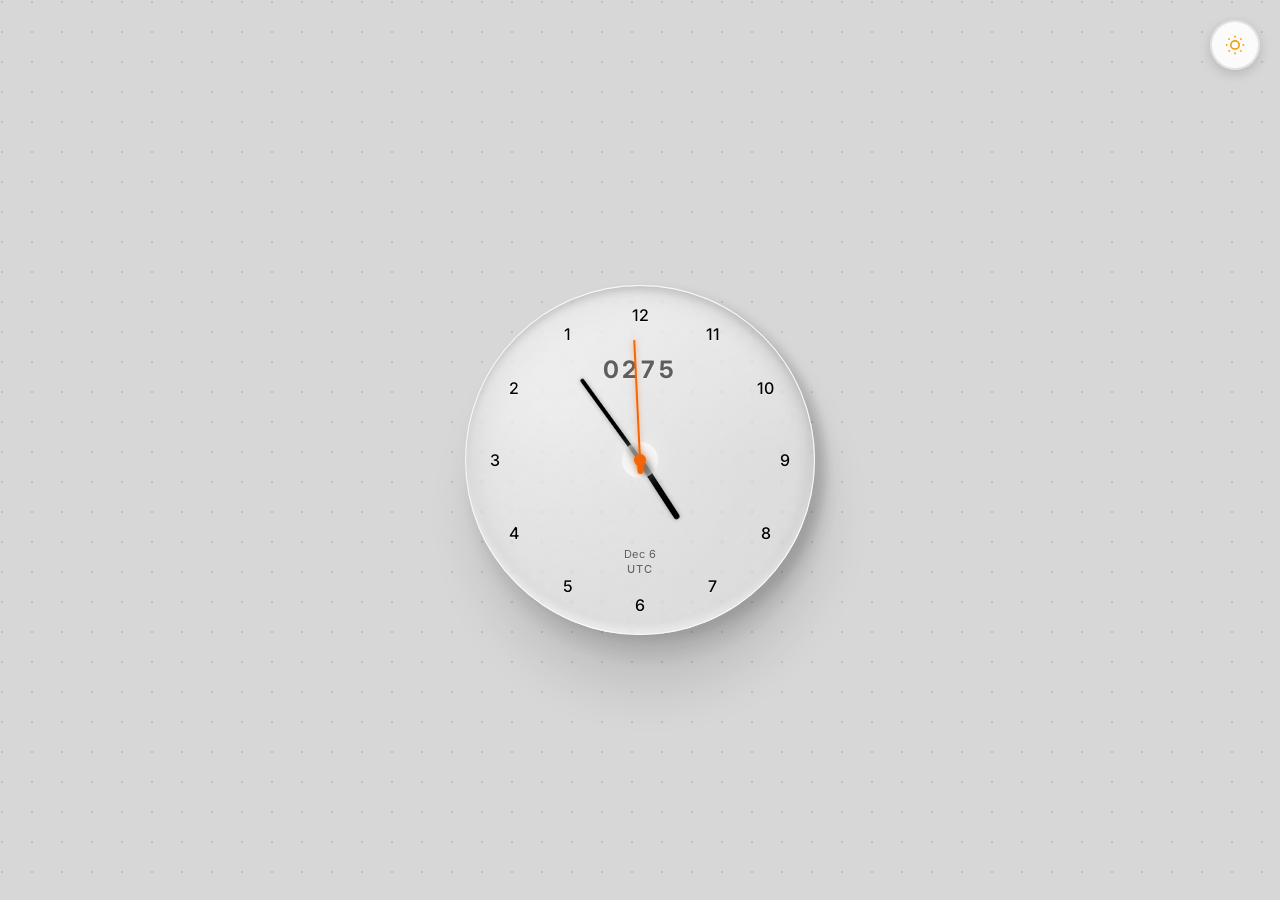
==== index.html @ 250f3fcd "first commit" ====
<!DOCTYPE html>
<html lang="en">
<head>
  <meta charset="UTF-8">
  <meta name="viewport" content="width=device-width, initial-scale=1.0, maximum-scale=1.0, user-scalable=no">
  <title>0275 Analog Clock</title>
  <link rel="preconnect" href="https://fonts.googleapis.com">
  <link rel="preconnect" href="https://fonts.gstatic.com" crossorigin>
  <link href="https://fonts.googleapis.com/css2?family=Inter:wght@100..900&display=swap" rel="stylesheet">
  <link rel="stylesheet" href="style.css">
</head>
<body>
  <svg style="position: absolute; width: 100%; height: 100%; z-index: 0;" width="100%" height="100%" xmlns="http://www.w3.org/2000/svg">
    <defs>
      <pattern id="dottedGrid" width="30" height="30" patternUnits="userSpaceOnUse">
        <circle cx="2" cy="2" r="1" fill="rgba(0,0,0,0.15)" />
      </pattern>
    </defs>
    <rect width="100%" height="100%" fill="url(#dottedGrid)" />
  </svg>

  <!-- Dark Mode Toggle Button -->
  <button id="dark-mode-toggle" class="dark-mode-toggle" aria-label="Toggle dark mode">
    <svg class="sun-icon" width="20" height="20" viewBox="0 0 24 24" fill="none" stroke="currentColor" stroke-width="2">
      <circle cx="12" cy="12" r="5"/>
      <line x1="12" y1="1" x2="12" y2="3"/>
      <line x1="12" y1="21" x2="12" y2="23"/>
      <line x1="4.22" y1="4.22" x2="5.64" y2="5.64"/>
      <line x1="18.36" y1="18.36" x2="19.78" y2="19.78"/>
      <line x1="1" y1="12" x2="3" y2="12"/>
      <line x1="21" y1="12" x2="23" y2="12"/>
      <line x1="4.22" y1="19.78" x2="5.64" y2="18.36"/>
      <line x1="18.36" y1="5.64" x2="19.78" y2="4.22"/>
    </svg>
    <svg class="moon-icon" width="20" height="20" viewBox="0 0 24 24" fill="none" stroke="currentColor" stroke-width="2">
      <path d="M21 12.79A9 9 0 1 1 11.21 3 7 7 0 0 0 21 12.79z"/>
    </svg>
  </button>

  <div class="glass-clock-container">
    <div class="glass-effect-wrapper">
      <!-- Outer shadow -->
      <div class="glass-effect-shadow" style="opacity: var(--outer-shadow-opacity);"></div>
      <div class="glass-clock-face">
        <!-- Base glossy layer -->
        <div class="glass-glossy-overlay" id="glass-glossy-overlay"></div>
        <div class="glass-edge-highlight"></div>
        <div class="glass-edge-shadow"></div>
        <div class="glass-dark-edge"></div>
        <div class="glass-reflection"></div>
        <div class="glass-reflection-overlay" id="glass-reflection-overlay"></div>

        <!-- Clock hands and hour marks -->
        <div class="clock-hour-marks" id="clock-hour-marks"></div>
        <div class="hour-hand clock-hand" id="hour-hand"></div>
        <div class="minute-hand clock-hand" id="minute-hand"></div>

        <!-- Second hand structure -->
        <div class="second-hand-container" id="second-hand-container">
          <div class="second-hand"></div>
          <div class="second-hand-counterweight"></div>
        </div>

        <!-- Second hand shadow -->
        <div class="second-hand-shadow" id="second-hand-shadow"></div>

        <div class="clock-center-dot"></div>

        <div class="clock-logo">
          <div class="logo-text">0275</div>
        </div>
        <div class="clock-date" id="clock-date"></div>
        <div class="clock-timezone" id="clock-timezone">Moscow</div>

        <div class="clock-center-blur"></div>
      </div>
    </div>
  </div>

  <script src="script.js"></script>
</body>
</html>
---- style.css ----
/* Custom CSS properties for light angle animations */
@property --primary-light-angle {
  syntax: "<angle>";
  inherits: false;
  initial-value: -75deg;
}

@property --dark-edge-angle {
  syntax: "<angle>";
  inherits: false;
  initial-value: 105deg;
}

:root {
  --inner-shadow-opacity: 1;
  --outer-shadow-opacity: 1;
  --reflection-opacity: 0.5;
  --glossy-opacity: 0.3;
  --shadow-layer1-opacity: 0.1;
  --shadow-layer2-opacity: 0.1;
  --shadow-layer3-opacity: 0.1;
  --digit-color: rgba(50, 50, 50, 0.95);
  --digit-glow: rgba(255, 107, 0, 0.3);
  --second-hand-color: #F36505;
  --hand-color: #000000;
}

* {
  box-sizing: border-box;
}

body {
  display: flex;
  flex-direction: column;
  justify-content: center;
  align-items: center;
  height: 100vh;
  margin: 0;
  background-color: rgba(215, 215, 215, 1);
  font-family: "Inter", -apple-system, sans-serif;
  font-optical-sizing: auto;
  -webkit-font-smoothing: antialiased;
  -moz-osx-font-smoothing: grayscale;
  overflow: hidden;
  transition: background-color 0.3s ease;
}

/* Dark Mode Styles */
body.dark-mode {
  background-color: #1a1a1a;
}

body.dark-mode .glass-clock-face {
  background-color: rgba(40, 40, 40, 0.5);
  background-image: linear-gradient(
    -75deg,
    rgba(60, 60, 60, 0.3),
    rgba(80, 80, 80, 0.4),
    rgba(60, 60, 60, 0.3)
  );
}

body.dark-mode .clock-number {
  color: rgba(220, 220, 220, 0.9);
  text-shadow: 0 1px 2px rgba(0, 0, 0, 0.5);
}

body.dark-mode .minute-marker {
  background-color: rgba(180, 180, 180, 0.5);
}

body.dark-mode .logo-text {
  color: rgba(220, 220, 220, 0.85);
  text-shadow: 0 1px 2px rgba(0, 0, 0, 0.5);
}

body.dark-mode .clock-date,
body.dark-mode .clock-timezone {
  color: rgba(200, 200, 200, 0.75);
  text-shadow: 0 1px 1px rgba(0, 0, 0, 0.3);
}

body.dark-mode svg pattern circle {
  fill: rgba(255, 255, 255, 0.1);
}

/* Dark Mode Toggle Button */
.dark-mode-toggle {
  position: fixed;
  top: 20px;
  right: 20px;
  width: 50px;
  height: 50px;
  border-radius: 50%;
  background: rgba(255, 255, 255, 0.9);
  border: 2px solid rgba(0, 0, 0, 0.1);
  cursor: pointer;
  display: flex;
  align-items: center;
  justify-content: center;
  transition: all 0.3s ease;
  z-index: 1000;
  box-shadow: 0 4px 12px rgba(0, 0, 0, 0.15);
  backdrop-filter: blur(10px);
  -webkit-backdrop-filter: blur(10px);
}

.dark-mode-toggle:hover {
  transform: scale(1.1);
  box-shadow: 0 6px 16px rgba(0, 0, 0, 0.2);
}

.dark-mode-toggle:active {
  transform: scale(0.95);
}

.dark-mode-toggle svg {
  transition: all 0.3s ease;
}

.dark-mode-toggle .sun-icon {
  position: absolute;
  opacity: 1;
  color: #f59e0b;
}

.dark-mode-toggle .moon-icon {
  position: absolute;
  opacity: 0;
  color: #6366f1;
}

body.dark-mode .dark-mode-toggle {
  background: rgba(40, 40, 40, 0.9);
  border-color: rgba(255, 255, 255, 0.1);
}

body.dark-mode .dark-mode-toggle .sun-icon {
  opacity: 0;
  transform: rotate(180deg);
}

body.dark-mode .dark-mode-toggle .moon-icon {
  opacity: 1;
  transform: rotate(0deg);
}

.glass-clock-container {
  position: relative;
  width: 350px;
  height: 350px;
  display: flex;
  justify-content: center;
  align-items: center;
  z-index: 2;
  margin-top: 20px;
}

/* Glass effect wrapper */
.glass-effect-wrapper {
  position: relative;
  z-index: 2;
  border-radius: 50%;
  background: transparent;
  pointer-events: none;
  transition: all 400ms cubic-bezier(0.25, 1, 0.5, 1);
  perspective: 1000px;
  transform-style: preserve-3d;
  backface-visibility: hidden;
  will-change: transform;
}

/* Shadow container - OUTER SHADOW */
.glass-effect-shadow {
  --shadow-offset: 3em;
  position: absolute;
  width: calc(100% + var(--shadow-offset));
  height: calc(100% + var(--shadow-offset));
  top: calc(0% - var(--shadow-offset) / 2);
  left: calc(0% - var(--shadow-offset) / 2);
  filter: blur(10px);
  -webkit-filter: blur(10px);
  pointer-events: none;
  z-index: 1;
  transition: all 400ms cubic-bezier(0.25, 1, 0.5, 1);
  opacity: 1;
}

.glass-effect-shadow::after {
  content: "";
  position: absolute;
  inset: 0;
  border-radius: 50%;
  background: linear-gradient(180deg, rgba(0, 0, 0, 0.4), rgba(0, 0, 0, 0.2));
  width: calc(100% - var(--shadow-offset) - 0.25em);
  height: calc(100% - var(--shadow-offset) - 0.25em);
  top: calc(var(--shadow-offset) - 0.5em);
  left: calc(var(--shadow-offset) - 0.875em);
  padding: 0.125em;
  box-sizing: border-box;
  mask: linear-gradient(#000 0 0) content-box, linear-gradient(#000 0 0);
  mask-composite: exclude;
  overflow: visible;
  opacity: 0.8;
  box-shadow: 0 10px 30px rgba(0, 0, 0, 0.05), 0 15px 25px rgba(0, 0, 0, 0.05),
    0 20px 40px rgba(0, 0, 0, 0.05);
}

.glass-clock-face {
  --border-width: clamp(2px, 0.0625em, 4px);
  position: relative;
  width: 350px;
  height: 350px;
  border-radius: 50%;
  background-color: rgba(255, 255, 255, 0.03);
  background-image: linear-gradient(
    -75deg,
    rgba(255, 255, 255, 0.01),
    rgba(255, 255, 255, 0.04),
    rgba(255, 255, 255, 0.01)
  );
  backdrop-filter: blur(1px);
  -webkit-backdrop-filter: blur(1px);
  box-shadow: inset 0 0.4em 0.4em rgba(0, 0, 0, 0.1),
    inset 0 -0.4em 0.4em rgba(255, 255, 255, 0.5),
    10px 5px 10px rgba(0, 0, 0, var(--shadow-layer1-opacity)),
    10px 20px 20px rgba(0, 0, 0, var(--shadow-layer2-opacity)),
    10px 55px 50px rgba(0, 0, 0, var(--shadow-layer3-opacity));
  z-index: 3;
  overflow: hidden;
  pointer-events: auto;
  cursor: pointer;
  transition: all 400ms cubic-bezier(0.25, 1, 0.5, 1);
  user-select: none;
  -webkit-user-select: none;
  transform-style: preserve-3d;
  backface-visibility: hidden;
  will-change: transform, box-shadow;
}

/* Enhanced clock border effect */
.glass-clock-face::after {
  content: "";
  position: absolute;
  z-index: 10;
  inset: 0;
  border-radius: 50%;
  width: calc(100% + var(--border-width));
  height: calc(100% + var(--border-width));
  top: calc(0% - var(--border-width) / 2);
  left: calc(0% - var(--border-width) / 2);
  padding: var(--border-width);
  box-sizing: border-box;
  background: conic-gradient(
      from var(--primary-light-angle) at 50% 50%,
      rgba(255, 255, 255, 1),
      rgba(255, 255, 255, 0.2) 5% 40%,
      rgba(255, 255, 255, 1) 50%,
      rgba(255, 255, 255, 0.2) 60% 95%,
      rgba(255, 255, 255, 1)
    ),
    linear-gradient(180deg, rgba(255, 255, 255, 0.9), rgba(255, 255, 255, 0.5));
  mask: linear-gradient(#000 0 0) content-box, linear-gradient(#000 0 0);
  mask-composite: exclude;
  box-shadow: inset 0 0 0 calc(var(--border-width) / 2) rgba(255, 255, 255, 0.9),
    0 0 12px rgba(255, 255, 255, 0.8);
  transition: all 400ms cubic-bezier(0.25, 1, 0.5, 1),
    --primary-light-angle 500ms ease;
  opacity: 0.9;
  will-change: background, box-shadow;
}

/* Edge highlight ring */
.glass-edge-highlight {
  position: absolute;
  width: 350px;
  height: 350px;
  border-radius: 50%;
  top: 0;
  left: 0;
  border: 1px solid rgba(255, 255, 255, 0.8);
  box-shadow: 0 0 10px rgba(255, 255, 255, 0.5);
  z-index: 8;
  pointer-events: none;
  opacity: 0.6;
}

/* Dark edge shadow for bottom-right contrast - INNER SHADOW */
.glass-edge-shadow {
  position: absolute;
  width: 350px;
  height: 350px;
  border-radius: 50%;
  top: 0;
  left: 0;
  box-shadow: inset -5px 5px 15px rgba(0, 0, 0, 0.3),
    inset -8px 8px 20px rgba(0, 0, 0, 0.2);
  z-index: 7;
  pointer-events: none;
  opacity: var(--inner-shadow-opacity);
}

/* Dark edge effect for enhanced glossiness - INNER SHADOW */
.glass-dark-edge {
  position: absolute;
  z-index: 9;
  inset: 0;
  border-radius: 50%;
  width: calc(100% + var(--border-width));
  height: calc(100% + var(--border-width));
  top: calc(0% - var(--border-width) / 2);
  left: calc(0% - var(--border-width) / 2);
  padding: var(--border-width);
  box-sizing: border-box;
  background: conic-gradient(
    from var(--dark-edge-angle) at 50% 50%,
    rgba(0, 0, 0, 0.5),
    rgba(0, 0, 0, 0) 5% 40%,
    rgba(0, 0, 0, 0.5) 50%,
    rgba(0, 0, 0, 0) 60% 95%,
    rgba(0, 0, 0, 0.5)
  );
  mask: linear-gradient(#000 0 0) content-box, linear-gradient(#000 0 0);
  mask-composite: exclude;
  transition: all 400ms cubic-bezier(0.25, 1, 0.5, 1),
    --dark-edge-angle 500ms ease;
  box-shadow: inset 0 0 0 calc(var(--border-width) / 2) rgba(0, 0, 0, 0.2);
  opacity: var(--inner-shadow-opacity);
  will-change: background;
}

/* Prominent glossy overlay */
.glass-glossy-overlay {
  position: absolute;
  width: 350px;
  height: 350px;
  border-radius: 50%;
  top: 0;
  left: 0;
  background: linear-gradient(
    135deg,
    rgba(255, 255, 255, 0.9) 0%,
    rgba(255, 255, 255, 0.7) 15%,
    rgba(255, 255, 255, 0.5) 25%,
    rgba(255, 255, 255, 0.3) 50%,
    rgba(255, 255, 255, 0.2) 75%,
    rgba(255, 255, 255, 0.1) 100%
  );
  pointer-events: none;
  z-index: 6;
  mix-blend-mode: overlay;
  opacity: var(--glossy-opacity);
  filter: blur(10px);
}

/* Glass reflection overlay */
.glass-reflection-overlay {
  position: absolute;
  width: 330px;
  height: 330px;
  border-radius: 50%;
  top: 10px;
  left: 10px;
  background: radial-gradient(
    ellipse at 30% 30%,
    rgba(255, 255, 255, 0.6) 0%,
    rgba(255, 255, 255, 0.3) 30%,
    rgba(255, 255, 255, 0.1) 60%,
    transparent 100%
  );
  pointer-events: none;
  z-index: 15;
  mix-blend-mode: overlay;
  opacity: 0.7;
  transform: rotate(-15deg);
  filter: blur(10px);
}

/* Light reflection effect */
.glass-reflection {
  position: absolute;
  width: 350px;
  height: 175px;
  top: 0;
  left: 0;
  background: linear-gradient(
    to bottom,
    rgba(255, 255, 255, 0.7) 0%,
    rgba(255, 255, 255, 0.4) 40%,
    rgba(255, 255, 255, 0) 100%
  );
  border-radius: 175px 175px 0 0;
  pointer-events: none;
  z-index: 10;
  mix-blend-mode: soft-light;
  opacity: var(--reflection-opacity);
  filter: blur(10px);
}

/* Hover effects */
.glass-effect-wrapper:hover .glass-effect-shadow {
  opacity: 0.9;
}

.glass-effect-wrapper:hover .glass-effect-shadow::after {
  opacity: 0.85;
}

.glass-effect-wrapper:hover .glass-reflection-overlay {
  opacity: 0.8;
}

.glass-effect-wrapper:active {
  transform: scale3d(0.97, 0.97, 1);
}

.glass-effect-wrapper:active .glass-clock-face {
  box-shadow: inset 0 0.4em 0.4em rgba(0, 0, 0, 0.1),
    inset 0 -0.4em 0.4em rgba(255, 255, 255, 0.4), 0 5px 20px rgba(0, 0, 0, 0.1),
    0 10px 30px rgba(0, 0, 0, 0.1), 0 15px 40px rgba(0, 0, 0, 0.1);
}

/* Clock hour marks and numbers */
.clock-hour-marks {
  position: absolute;
  top: 0;
  left: 0;
  width: 100%;
  height: 100%;
  z-index: 14;
}

/* Minute marker as lines */
.minute-marker {
  position: absolute;
  width: 1px;
  height: 10px;
  background-color: var(--minute-marker-color);
  top: 10px;
  left: 175px;
  transform-origin: center 165px;
  box-shadow: 0 0 2px rgba(255, 255, 255, 0.3);
  opacity: var(--minute-marker-opacity);
}

.clock-number {
  position: absolute;
  font-size: 16px;
  font-weight: 500;
  color: var(--hour-number-color);
  text-align: center;
  width: 30px;
  height: 20px;
  line-height: 20px;
  text-shadow: 0 1px 1px rgba(255, 255, 255, 0.5);
  z-index: 15;
  opacity: var(--hour-number-opacity);
  transition: opacity 0.3s ease;
  user-select: none;
  -webkit-user-select: none;
  pointer-events: none;
}

/* Clock hands */
.clock-hand {
  position: absolute;
  transform-origin: center bottom;
  bottom: 175px;
  left: 175px;
  z-index: 15;
  will-change: transform;
}

.hour-hand {
  width: 6px;
  height: 70px;
  background-color: var(--hand-color);
  margin-left: -3px;
  border-radius: 3px;
  box-shadow: 0 0 5px rgba(0, 0, 0, 0.3);
}

.minute-hand {
  width: 4px;
  height: 100px;
  background-color: var(--hand-color);
  margin-left: -2px;
  border-radius: 2px;
  box-shadow: 0 0 5px rgba(0, 0, 0, 0.3);
}

/* Clock center dot */
.clock-center-dot {
  position: absolute;
  width: 12px;
  height: 12px;
  background: var(--second-hand-color);
  border-radius: 50%;
  top: 169px;
  left: 169px;
  z-index: 17;
  box-shadow: 0 0 8px rgba(255, 107, 0, 0.4);
}

/* Second hand container */
.second-hand-container {
  position: absolute;
  width: 2px;
  height: 120px;
  top: 55px;
  left: 174px;
  transform-origin: 1px 120px;
  z-index: 17;
  will-change: transform;
}

/* Second hand */
.second-hand {
  position: absolute;
  width: 2px;
  height: 120px;
  background-color: var(--second-hand-color);
  bottom: 0;
  left: 0;
  box-shadow: 0 0 5px rgba(255, 107, 0, 0.5);
}

/* Second hand counterweight */
.second-hand-counterweight {
  position: absolute;
  width: 6px;
  height: 14px;
  background-color: var(--second-hand-color);
  bottom: -14px;
  left: -2px;
  border-radius: 0 0 4px 4px;
  box-shadow: 0 0 5px rgba(255, 107, 0, 0.5);
}

/* Second hand shadow */
.second-hand-shadow {
  position: absolute;
  width: 2px;
  height: 120px;
  top: 55px;
  left: 174px;
  transform-origin: 1px 120px;
  z-index: 14;
  filter: blur(2px);
  opacity: 0.3;
  will-change: transform;
}

/* Second hand shadow line */
.second-hand-shadow::before {
  content: "";
  position: absolute;
  width: 2px;
  height: 120px;
  background: transparent;
  bottom: 0;
  left: 0;
  box-shadow: 0 0 5px 1px rgba(0, 0, 0, 0.15);
}

/* Second hand shadow counterweight */
.second-hand-shadow::after {
  content: "";
  position: absolute;
  width: 8px;
  height: 16px;
  background: transparent;
  bottom: -16px;
  left: -3px;
  box-shadow: 0 0 5px 1px rgba(0, 0, 0, 0.15);
}

/* Inner blur circle */
.clock-center-blur {
  position: absolute;
  width: 36px;
  height: 36px;
  top: 157px;
  left: 157px;
  background-color: rgba(255, 255, 255, 0.35);
  border-radius: 50%;
  backdrop-filter: blur(4px);
  -webkit-backdrop-filter: blur(4px);
  z-index: 16;
  pointer-events: none;
  box-shadow: 0 0 20px rgba(255, 255, 255, 0.4),
    inset 0 0 8px rgba(255, 255, 255, 0.6);
}

.clock-logo {
  position: absolute;
  width: 100%;
  text-align: center;
  top: 70px;
  left: 0;
  z-index: 15;
  opacity: 0.9;
  user-select: none;
  pointer-events: none;
}

.logo-text {
  font-family: "Inter", sans-serif;
  font-size: 24px;
  font-weight: 700;
  letter-spacing: 0.15em;
  color: rgba(50, 50, 50, 0.85);
  text-shadow: 0 1px 2px rgba(255, 255, 255, 0.5);
}

.logo-subtext {
  font-family: "Inter", sans-serif;
  font-size: 10px;
  font-weight: 500;
  letter-spacing: 0.2em;
  color: rgba(50, 50, 50, 0.7);
  margin-top: 2px;
  text-shadow: 0 1px 1px rgba(255, 255, 255, 0.3);
}

.clock-date {
  position: absolute;
  font-size: 11px;
  font-weight: 400;
  color: rgba(50, 50, 50, 0.75);
  text-align: center;
  width: 140px;
  height: auto;
  line-height: 1;
  bottom: 75px;
  left: 105px;
  text-shadow: 0 1px 1px rgba(255, 255, 255, 0.3);
  z-index: 15;
  user-select: none;
  pointer-events: none;
  letter-spacing: 0.05em;
}

.clock-timezone {
  position: absolute;
  font-size: 11px;
  font-weight: 500;
  color: rgba(50, 50, 50, 0.7);
  text-align: center;
  width: 140px;
  height: auto;
  line-height: 1;
  bottom: 60px;
  left: 105px;
  text-shadow: 0 1px 1px rgba(255, 255, 255, 0.3);
  z-index: 15;
  user-select: none;
  pointer-events: none;
  letter-spacing: 0.1em;
  text-transform: uppercase;
}

/* Responsive Design */

/* Tablet (iPad, iPad Pro) - 768px to 1024px */
@media screen and (max-width: 1024px) and (min-width: 768px) {
  .glass-clock-container {
    width: 400px;
    height: 400px;
  }

  .glass-clock-face,
  .glass-glossy-overlay,
  .glass-edge-highlight,
  .glass-edge-shadow,
  .glass-dark-edge,
  .glass-reflection {
    width: 400px;
    height: 400px;
  }

  .glass-reflection-overlay {
    width: 380px;
    height: 380px;
  }

  .clock-number {
    font-size: 18px;
  }

  .minute-marker {
    transform-origin: center 190px;
    left: 200px;
  }

  .clock-hand {
    bottom: 200px;
    left: 200px;
  }

  .hour-hand {
    height: 80px;
  }

  .minute-hand {
    height: 115px;
  }

  .second-hand-container {
    height: 140px;
    top: 60px;
    left: 199px;
    transform-origin: 1px 140px;
  }

  .second-hand {
    height: 140px;
  }

  .second-hand-shadow {
    height: 140px;
    top: 60px;
    left: 199px;
    transform-origin: 1px 140px;
  }

  .clock-center-dot {
    top: 194px;
    left: 194px;
  }

  .clock-center-blur {
    top: 182px;
    left: 182px;
  }

  .logo-text {
    font-size: 28px;
  }

  .clock-date {
    bottom: 85px;
    left: 130px;
  }

  .clock-timezone {
    bottom: 70px;
    left: 130px;
  }
}

/* Mobile (phones) - up to 767px */
@media screen and (max-width: 767px) {
  .glass-clock-container {
    width: 280px;
    height: 280px;
    margin-top: 10px;
  }

  .glass-clock-face,
  .glass-glossy-overlay,
  .glass-edge-highlight,
  .glass-edge-shadow,
  .glass-dark-edge,
  .glass-reflection {
    width: 280px;
    height: 280px;
  }

  .glass-reflection-overlay {
    width: 260px;
    height: 260px;
  }

  .clock-number {
    font-size: 13px;
    width: 24px;
    height: 16px;
    line-height: 16px;
  }

  .minute-marker {
    height: 8px;
    top: 8px;
    left: 140px;
    transform-origin: center 132px;
  }

  .clock-hand {
    bottom: 140px;
    left: 140px;
  }

  .hour-hand {
    width: 5px;
    height: 56px;
    margin-left: -2.5px;
  }

  .minute-hand {
    width: 3px;
    height: 80px;
    margin-left: -1.5px;
  }

  .second-hand-container {
    width: 2px;
    height: 96px;
    top: 44px;
    left: 139px;
    transform-origin: 1px 96px;
  }

  .second-hand {
    width: 2px;
    height: 96px;
  }

  .second-hand-counterweight {
    width: 5px;
    height: 11px;
    left: -1.5px;
  }

  .second-hand-shadow {
    width: 2px;
    height: 96px;
    top: 44px;
    left: 139px;
    transform-origin: 1px 96px;
  }

  .clock-center-dot {
    width: 10px;
    height: 10px;
    top: 135px;
    left: 135px;
  }

  .clock-center-blur {
    width: 28px;
    height: 28px;
    top: 126px;
    left: 126px;
  }

  .clock-logo {
    top: 56px;
  }

  .logo-text {
    font-size: 20px;
  }

  .logo-subtext {
    font-size: 8px;
  }

  .clock-date {
    font-size: 9px;
    width: 112px;
    bottom: 60px;
    left: 84px;
  }

  .clock-timezone {
    font-size: 9px;
    width: 112px;
    bottom: 48px;
    left: 84px;
  }

  /* Recalculate number positions for smaller clock */
  .clock-hour-marks {
    transform: scale(0.8);
  }
}

/* Apple Watch and very small screens - up to 320px */
@media screen and (max-width: 320px) {
  .glass-clock-container {
    width: 240px;
    height: 240px;
    margin-top: 5px;
  }

  .glass-clock-face,
  .glass-glossy-overlay,
  .glass-edge-highlight,
  .glass-edge-shadow,
  .glass-dark-edge,
  .glass-reflection {
    width: 240px;
    height: 240px;
  }

  .glass-reflection-overlay {
    width: 220px;
    height: 220px;
  }

  .clock-number {
    font-size: 11px;
    width: 20px;
    height: 14px;
    line-height: 14px;
  }

  .minute-marker {
    height: 6px;
    top: 6px;
    left: 120px;
    transform-origin: center 114px;
  }

  .clock-hand {
    bottom: 120px;
    left: 120px;
  }

  .hour-hand {
    width: 4px;
    height: 48px;
    margin-left: -2px;
  }

  .minute-hand {
    width: 2.5px;
    height: 68px;
    margin-left: -1.25px;
  }

  .second-hand-container {
    width: 1.5px;
    height: 82px;
    top: 38px;
    left: 119.5px;
    transform-origin: 0.75px 82px;
  }

  .second-hand {
    width: 1.5px;
    height: 82px;
  }

  .second-hand-counterweight {
    width: 4px;
    height: 9px;
    left: -1.25px;
  }

  .second-hand-shadow {
    width: 1.5px;
    height: 82px;
    top: 38px;
    left: 119.5px;
    transform-origin: 0.75px 82px;
  }

  .clock-center-dot {
    width: 8px;
    height: 8px;
    top: 116px;
    left: 116px;
  }

  .clock-center-blur {
    width: 24px;
    height: 24px;
    top: 108px;
    left: 108px;
  }

  .clock-logo {
    top: 48px;
  }

  .logo-text {
    font-size: 16px;
  }

  .logo-subtext {
    font-size: 7px;
  }

  .clock-date {
    font-size: 8px;
    width: 96px;
    bottom: 52px;
    left: 72px;
  }

  .clock-timezone {
    font-size: 8px;
    width: 96px;
    bottom: 42px;
    left: 72px;
  }

  /* Recalculate number positions for smaller clock */
  .clock-hour-marks {
    transform: scale(0.68);
  }
}

/* Landscape orientation adjustments */
@media screen and (max-height: 600px) and (orientation: landscape) {
  .glass-clock-container {
    width: 260px;
    height: 260px;
    margin-top: 5px;
  }

  .glass-clock-face,
  .glass-glossy-overlay,
  .glass-edge-highlight,
  .glass-edge-shadow,
  .glass-dark-edge,
  .glass-reflection {
    width: 260px;
    height: 260px;
  }
}
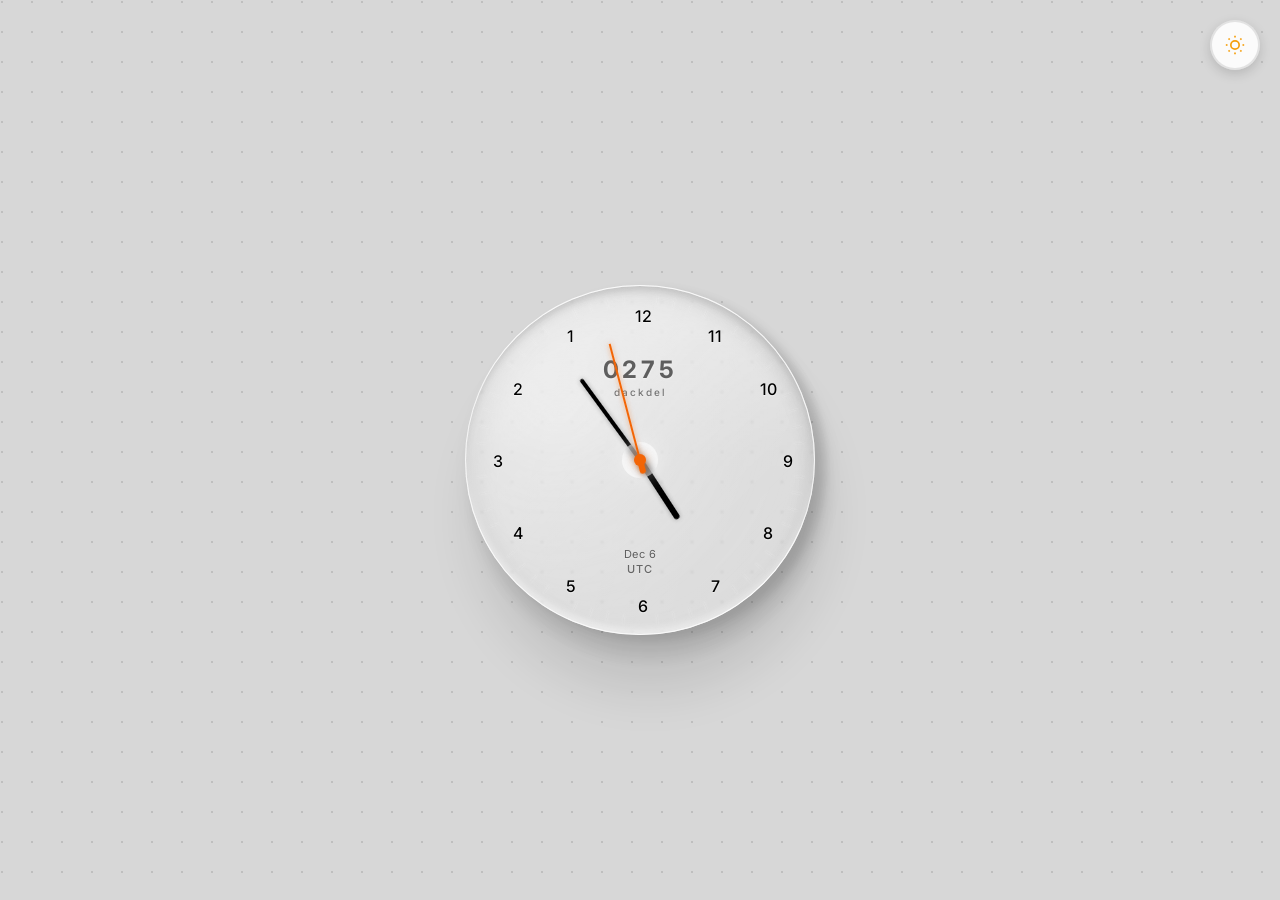
==== commit ec9cd708: "Add logo subtext to the clock logo" ====
--- a/index.html
+++ b/index.html
@@ -68,6 +68,7 @@
 
         <div class="clock-logo">
           <div class="logo-text">0275</div>
+          <div class="logo-subtext">dackdel</div>
         </div>
         <div class="clock-date" id="clock-date"></div>
         <div class="clock-timezone" id="clock-timezone">Moscow</div>
--- a/style.css
+++ b/style.css
@@ -1,3 +1,5 @@
+what about css 
+
 /* Custom CSS properties for light angle animations */
 @property --primary-light-angle {
   syntax: "<angle>";
@@ -773,10 +775,11 @@
   }
 
   .clock-number {
-    font-size: 13px;
+    font-size: 14px;
     width: 24px;
-    height: 16px;
-    line-height: 16px;
+    height: 18px;
+    line-height: 18px;
+    font-weight: 600;
   }
 
   .minute-marker {
@@ -868,11 +871,6 @@
     width: 112px;
     bottom: 48px;
     left: 84px;
-  }
-
-  /* Recalculate number positions for smaller clock */
-  .clock-hour-marks {
-    transform: scale(0.8);
   }
 }
 
@@ -900,10 +898,23 @@
   }
 
   .clock-number {
-    font-size: 11px;
+    font-size: 12px;
     width: 20px;
-    height: 14px;
-    line-height: 14px;
+    height: 16px;
+    line-height: 16px;
+    font-weight: 700;
+  }
+  
+  .dark-mode-toggle {
+    width: 40px;
+    height: 40px;
+    top: 10px;
+    right: 10px;
+  }
+  
+  .dark-mode-toggle svg {
+    width: 16px;
+    height: 16px;
   }
 
   .minute-marker {
@@ -995,11 +1006,6 @@
     width: 96px;
     bottom: 42px;
     left: 72px;
-  }
-
-  /* Recalculate number positions for smaller clock */
-  .clock-hour-marks {
-    transform: scale(0.68);
   }
 }
 
@@ -1021,4 +1027,3 @@
     height: 260px;
   }
 }
-
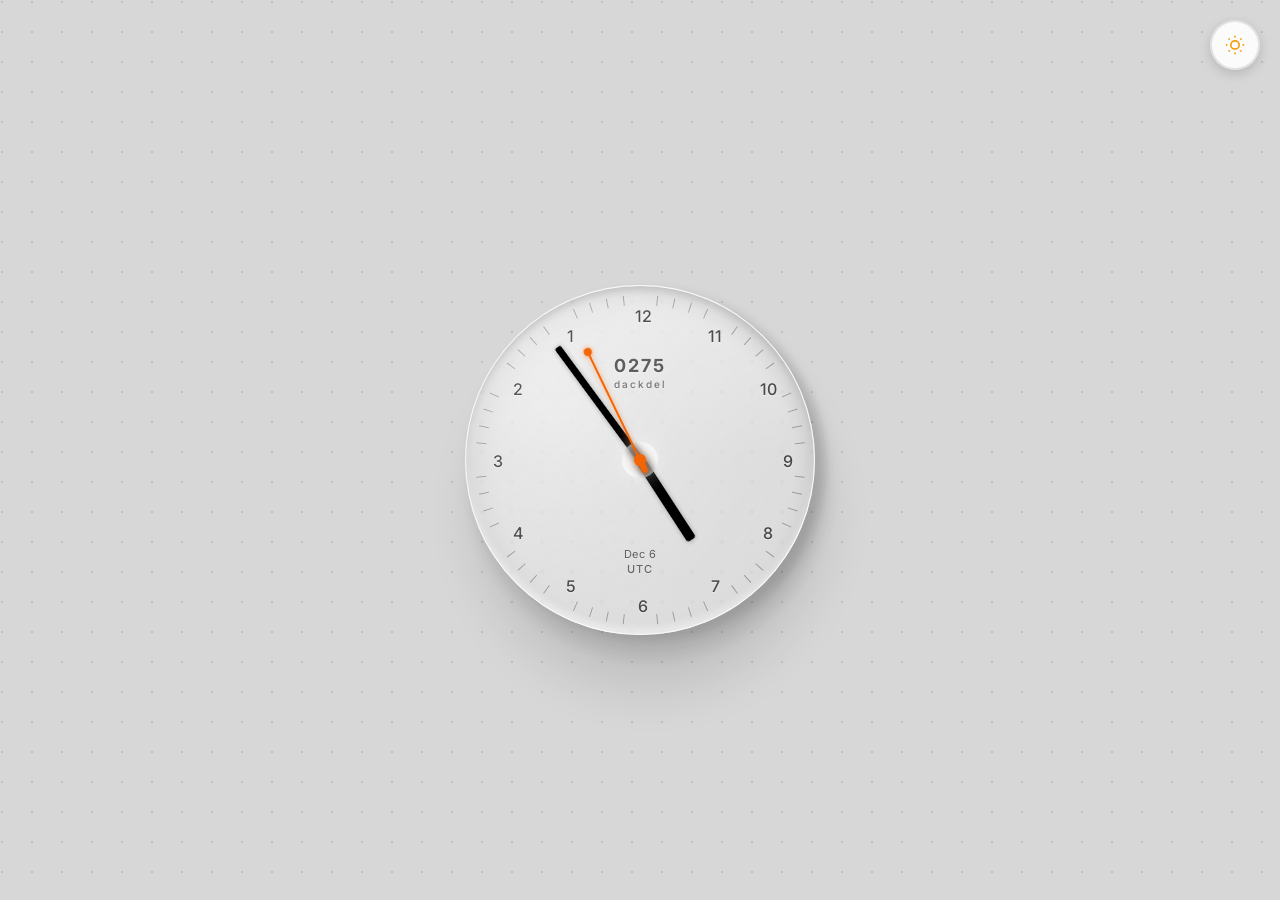
==== commit ce2cb71a: "Bolder mechanical-style clock hands and fixed CSS variables Restore missing --minute-marker-color/-o" ====
--- a/index.html
+++ b/index.html
@@ -59,6 +59,7 @@
         <div class="second-hand-container" id="second-hand-container">
           <div class="second-hand"></div>
           <div class="second-hand-counterweight"></div>
+          <div class="second-hand-tip"></div>
         </div>
 
         <!-- Second hand shadow -->
--- a/style.css
+++ b/style.css
@@ -1,5 +1,3 @@
-what about css 
-
 /* Custom CSS properties for light angle animations */
 @property --primary-light-angle {
   syntax: "<angle>";
@@ -25,6 +23,10 @@
   --digit-glow: rgba(255, 107, 0, 0.3);
   --second-hand-color: #F36505;
   --hand-color: #000000;
+  --minute-marker-color: rgba(0, 0, 0, 0.5);
+  --minute-marker-opacity: 0.6;
+  --hour-number-color: rgba(50, 50, 50, 0.9);
+  --hour-number-opacity: 1;
 }
 
 * {
@@ -474,19 +476,19 @@
 }
 
 .hour-hand {
-  width: 6px;
-  height: 70px;
+  width: 10px;
+  height: 95px;
   background-color: var(--hand-color);
-  margin-left: -3px;
+  margin-left: -5px;
   border-radius: 3px;
   box-shadow: 0 0 5px rgba(0, 0, 0, 0.3);
 }
 
 .minute-hand {
-  width: 4px;
-  height: 100px;
+  width: 7px;
+  height: 140px;
   background-color: var(--hand-color);
-  margin-left: -2px;
+  margin-left: -3.5px;
   border-radius: 2px;
   box-shadow: 0 0 5px rgba(0, 0, 0, 0.3);
 }
@@ -536,6 +538,19 @@
   bottom: -14px;
   left: -2px;
   border-radius: 0 0 4px 4px;
+  box-shadow: 0 0 5px rgba(255, 107, 0, 0.5);
+}
+
+/* Second hand tip circle */
+.second-hand-tip {
+  position: absolute;
+  width: 8px;
+  height: 8px;
+  background-color: var(--second-hand-color);
+  border-radius: 50%;
+  top: 0;
+  left: 50%;
+  transform: translate(-50%, -50%);
   box-shadow: 0 0 5px rgba(255, 107, 0, 0.5);
 }
 
@@ -608,9 +623,9 @@
 
 .logo-text {
   font-family: "Inter", sans-serif;
-  font-size: 24px;
+  font-size: 18px;
   font-weight: 700;
-  letter-spacing: 0.15em;
+  letter-spacing: 0.11em;
   color: rgba(50, 50, 50, 0.85);
   text-shadow: 0 1px 2px rgba(255, 255, 255, 0.5);
 }
@@ -701,11 +716,15 @@
   }
 
   .hour-hand {
-    height: 80px;
+    width: 11px;
+    height: 110px;
+    margin-left: -5.5px;
   }
 
   .minute-hand {
-    height: 115px;
+    width: 8px;
+    height: 160px;
+    margin-left: -4px;
   }
 
   .second-hand-container {
@@ -717,6 +736,11 @@
 
   .second-hand {
     height: 140px;
+  }
+
+  .second-hand-tip {
+    width: 9px;
+    height: 9px;
   }
 
   .second-hand-shadow {
@@ -795,15 +819,15 @@
   }
 
   .hour-hand {
-    width: 5px;
-    height: 56px;
-    margin-left: -2.5px;
+    width: 8px;
+    height: 77px;
+    margin-left: -4px;
   }
 
   .minute-hand {
-    width: 3px;
-    height: 80px;
-    margin-left: -1.5px;
+    width: 6px;
+    height: 112px;
+    margin-left: -3px;
   }
 
   .second-hand-container {
@@ -823,6 +847,11 @@
     width: 5px;
     height: 11px;
     left: -1.5px;
+  }
+
+  .second-hand-tip {
+    width: 6px;
+    height: 6px;
   }
 
   .second-hand-shadow {
@@ -930,15 +959,15 @@
   }
 
   .hour-hand {
-    width: 4px;
-    height: 48px;
-    margin-left: -2px;
+    width: 7px;
+    height: 66px;
+    margin-left: -3.5px;
   }
 
   .minute-hand {
-    width: 2.5px;
-    height: 68px;
-    margin-left: -1.25px;
+    width: 5px;
+    height: 96px;
+    margin-left: -2.5px;
   }
 
   .second-hand-container {
@@ -958,6 +987,11 @@
     width: 4px;
     height: 9px;
     left: -1.25px;
+  }
+
+  .second-hand-tip {
+    width: 5px;
+    height: 5px;
   }
 
   .second-hand-shadow {
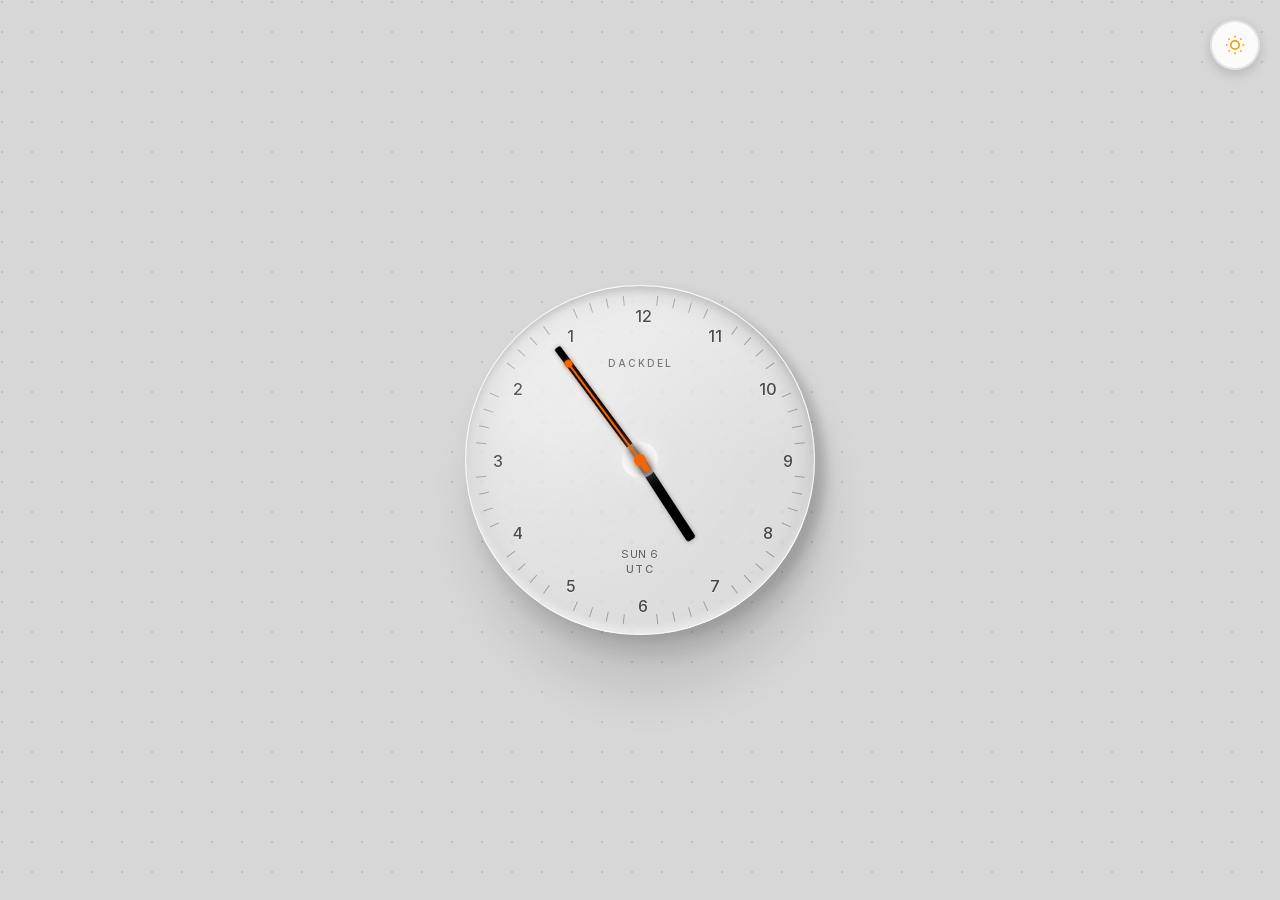
==== commit 54f0192b: "Self-host font, simplify labels, and remove dead code - Self-host Inter (woff2) and drop the Google " ====
--- a/index.html
+++ b/index.html
@@ -3,10 +3,7 @@
 <head>
   <meta charset="UTF-8">
   <meta name="viewport" content="width=device-width, initial-scale=1.0, maximum-scale=1.0, user-scalable=no">
-  <title>0275 Analog Clock</title>
-  <link rel="preconnect" href="https://fonts.googleapis.com">
-  <link rel="preconnect" href="https://fonts.gstatic.com" crossorigin>
-  <link href="https://fonts.googleapis.com/css2?family=Inter:wght@100..900&display=swap" rel="stylesheet">
+  <title>Dackdel Movement</title>
   <link rel="stylesheet" href="style.css">
 </head>
 <body>
@@ -68,11 +65,10 @@
         <div class="clock-center-dot"></div>
 
         <div class="clock-logo">
-          <div class="logo-text">0275</div>
           <div class="logo-subtext">dackdel</div>
         </div>
         <div class="clock-date" id="clock-date"></div>
-        <div class="clock-timezone" id="clock-timezone">Moscow</div>
+        <div class="clock-timezone" id="clock-timezone"></div>
 
         <div class="clock-center-blur"></div>
       </div>
--- a/style.css
+++ b/style.css
@@ -1,26 +1,32 @@
+@font-face {
+  font-family: "Inter";
+  font-style: normal;
+  font-weight: 100 900;
+  font-display: swap;
+  src: url("fonts/Inter-Variable.woff2") format("woff2");
+}
+
 /* Custom CSS properties for light angle animations */
 @property --primary-light-angle {
   syntax: "<angle>";
   inherits: false;
-  initial-value: -75deg;
+  initial-value: -45deg;
 }
 
 @property --dark-edge-angle {
   syntax: "<angle>";
   inherits: false;
-  initial-value: 105deg;
+  initial-value: 135deg;
 }
 
 :root {
-  --inner-shadow-opacity: 1;
+  --inner-shadow-opacity: 0.15;
   --outer-shadow-opacity: 1;
   --reflection-opacity: 0.5;
   --glossy-opacity: 0.3;
   --shadow-layer1-opacity: 0.1;
   --shadow-layer2-opacity: 0.1;
   --shadow-layer3-opacity: 0.1;
-  --digit-color: rgba(50, 50, 50, 0.95);
-  --digit-glow: rgba(255, 107, 0, 0.3);
   --second-hand-color: #F36505;
   --hand-color: #000000;
   --minute-marker-color: rgba(0, 0, 0, 0.5);
@@ -73,11 +79,7 @@
   background-color: rgba(180, 180, 180, 0.5);
 }
 
-body.dark-mode .logo-text {
-  color: rgba(220, 220, 220, 0.85);
-  text-shadow: 0 1px 2px rgba(0, 0, 0, 0.5);
-}
-
+body.dark-mode .logo-subtext,
 body.dark-mode .clock-date,
 body.dark-mode .clock-timezone {
   color: rgba(200, 200, 200, 0.75);
@@ -621,15 +623,6 @@
   pointer-events: none;
 }
 
-.logo-text {
-  font-family: "Inter", sans-serif;
-  font-size: 18px;
-  font-weight: 700;
-  letter-spacing: 0.11em;
-  color: rgba(50, 50, 50, 0.85);
-  text-shadow: 0 1px 2px rgba(255, 255, 255, 0.5);
-}
-
 .logo-subtext {
   font-family: "Inter", sans-serif;
   font-size: 10px;
@@ -638,6 +631,7 @@
   color: rgba(50, 50, 50, 0.7);
   margin-top: 2px;
   text-shadow: 0 1px 1px rgba(255, 255, 255, 0.3);
+  text-transform: uppercase;
 }
 
 .clock-date {
@@ -656,6 +650,7 @@
   user-select: none;
   pointer-events: none;
   letter-spacing: 0.05em;
+  text-transform: uppercase;
 }
 
 .clock-timezone {
@@ -760,10 +755,6 @@
     left: 182px;
   }
 
-  .logo-text {
-    font-size: 28px;
-  }
-
   .clock-date {
     bottom: 85px;
     left: 130px;
@@ -880,10 +871,6 @@
     top: 56px;
   }
 
-  .logo-text {
-    font-size: 20px;
-  }
-
   .logo-subtext {
     font-size: 8px;
   }
@@ -1020,10 +1007,6 @@
     top: 48px;
   }
 
-  .logo-text {
-    font-size: 16px;
-  }
-
   .logo-subtext {
     font-size: 7px;
   }
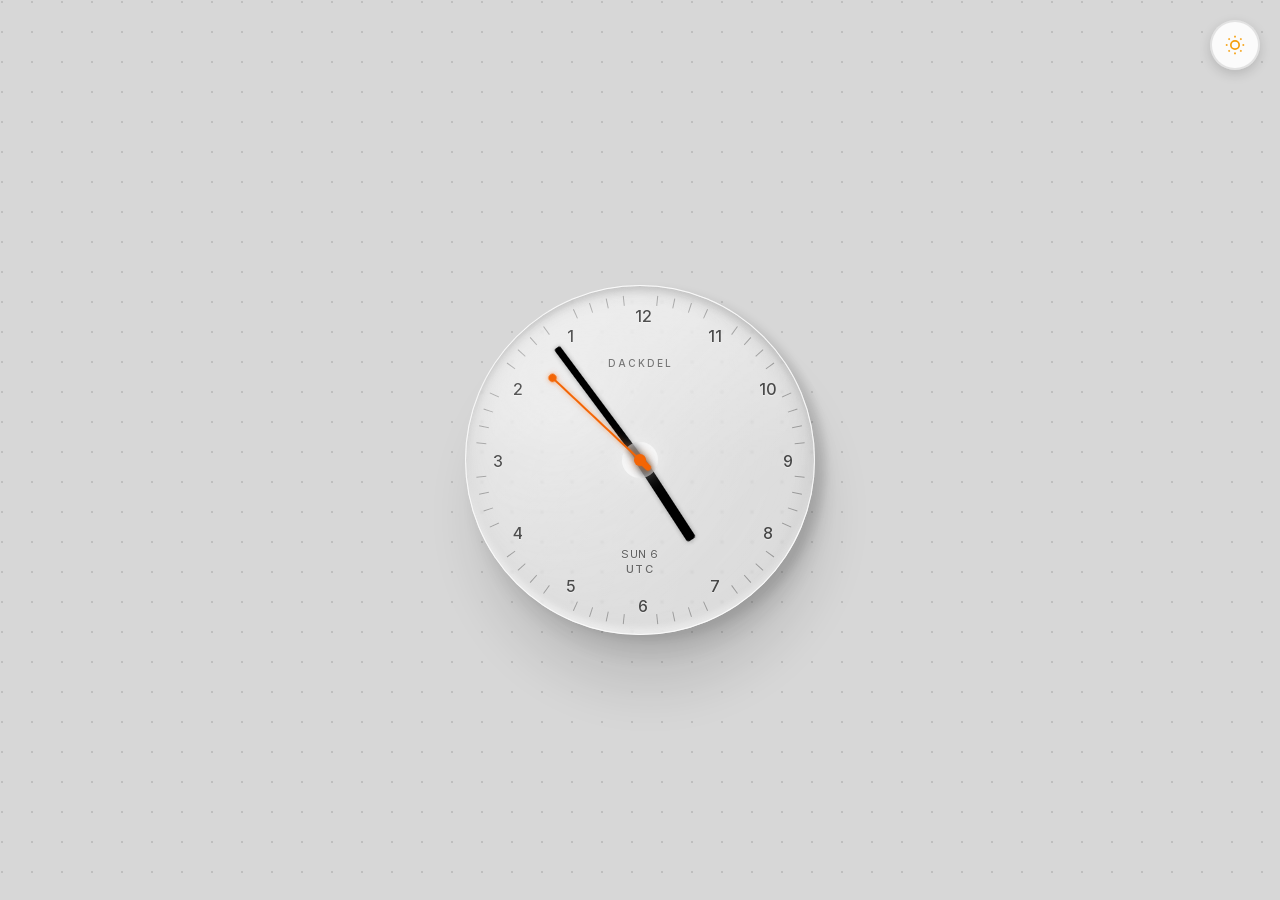
==== commit d85262f9: "Remove outer glass shadow layer The blurred shadow ring behind the clock face kept showing a hard re" ====
--- a/index.html
+++ b/index.html
@@ -36,8 +36,6 @@
 
   <div class="glass-clock-container">
     <div class="glass-effect-wrapper">
-      <!-- Outer shadow -->
-      <div class="glass-effect-shadow" style="opacity: var(--outer-shadow-opacity);"></div>
       <div class="glass-clock-face">
         <!-- Base glossy layer -->
         <div class="glass-glossy-overlay" id="glass-glossy-overlay"></div>
--- a/style.css
+++ b/style.css
@@ -21,7 +21,6 @@
 
 :root {
   --inner-shadow-opacity: 0.15;
-  --outer-shadow-opacity: 1;
   --reflection-opacity: 0.5;
   --glossy-opacity: 0.3;
   --shadow-layer1-opacity: 0.1;
@@ -45,6 +44,7 @@
   justify-content: center;
   align-items: center;
   height: 100vh;
+  height: 100dvh;
   margin: 0;
   background-color: rgba(215, 215, 215, 1);
   font-family: "Inter", -apple-system, sans-serif;
@@ -174,42 +174,6 @@
   transform-style: preserve-3d;
   backface-visibility: hidden;
   will-change: transform;
-}
-
-/* Shadow container - OUTER SHADOW */
-.glass-effect-shadow {
-  --shadow-offset: 3em;
-  position: absolute;
-  width: calc(100% + var(--shadow-offset));
-  height: calc(100% + var(--shadow-offset));
-  top: calc(0% - var(--shadow-offset) / 2);
-  left: calc(0% - var(--shadow-offset) / 2);
-  filter: blur(10px);
-  -webkit-filter: blur(10px);
-  pointer-events: none;
-  z-index: 1;
-  transition: all 400ms cubic-bezier(0.25, 1, 0.5, 1);
-  opacity: 1;
-}
-
-.glass-effect-shadow::after {
-  content: "";
-  position: absolute;
-  inset: 0;
-  border-radius: 50%;
-  background: linear-gradient(180deg, rgba(0, 0, 0, 0.4), rgba(0, 0, 0, 0.2));
-  width: calc(100% - var(--shadow-offset) - 0.25em);
-  height: calc(100% - var(--shadow-offset) - 0.25em);
-  top: calc(var(--shadow-offset) - 0.5em);
-  left: calc(var(--shadow-offset) - 0.875em);
-  padding: 0.125em;
-  box-sizing: border-box;
-  mask: linear-gradient(#000 0 0) content-box, linear-gradient(#000 0 0);
-  mask-composite: exclude;
-  overflow: visible;
-  opacity: 0.8;
-  box-shadow: 0 10px 30px rgba(0, 0, 0, 0.05), 0 15px 25px rgba(0, 0, 0, 0.05),
-    0 20px 40px rgba(0, 0, 0, 0.05);
 }
 
 .glass-clock-face {
@@ -404,14 +368,6 @@
 }
 
 /* Hover effects */
-.glass-effect-wrapper:hover .glass-effect-shadow {
-  opacity: 0.9;
-}
-
-.glass-effect-wrapper:hover .glass-effect-shadow::after {
-  opacity: 0.85;
-}
-
 .glass-effect-wrapper:hover .glass-reflection-overlay {
   opacity: 0.8;
 }
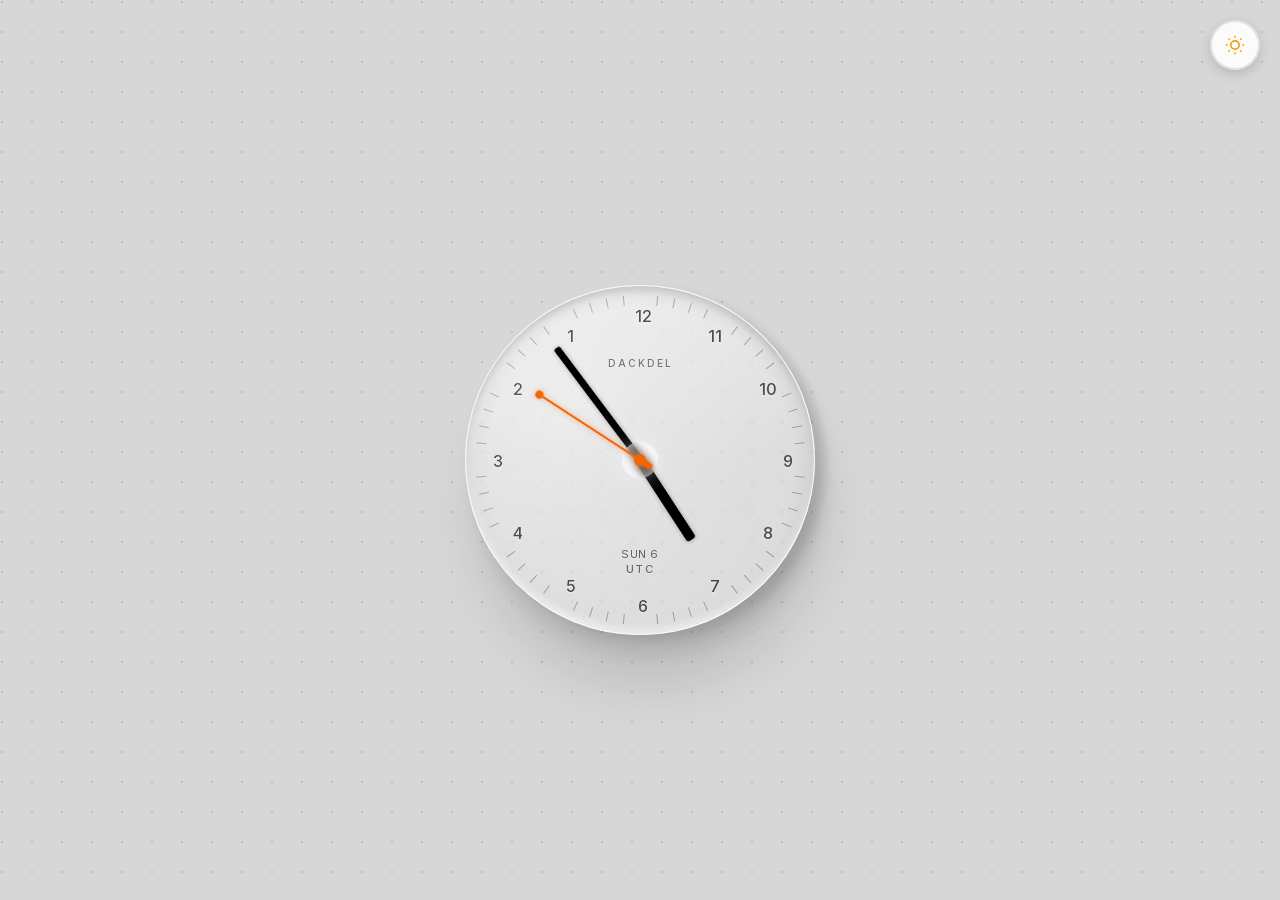
==== commit c234a0c2: "Add toggleable WebGL rain shader background for dark mode Port the Shadertoy falling-rain particle s" ====
--- a/index.html
+++ b/index.html
@@ -7,6 +7,9 @@
   <link rel="stylesheet" href="style.css">
 </head>
 <body>
+  <!-- Rain shader background (toggled by the leaf button) -->
+  <canvas id="shader-bg" class="shader-bg" aria-hidden="true"></canvas>
+
   <svg style="position: absolute; width: 100%; height: 100%; z-index: 0;" width="100%" height="100%" xmlns="http://www.w3.org/2000/svg">
     <defs>
       <pattern id="dottedGrid" width="30" height="30" patternUnits="userSpaceOnUse">
@@ -31,6 +34,14 @@
     </svg>
     <svg class="moon-icon" width="20" height="20" viewBox="0 0 24 24" fill="none" stroke="currentColor" stroke-width="2">
       <path d="M21 12.79A9 9 0 1 1 11.21 3 7 7 0 0 0 21 12.79z"/>
+    </svg>
+  </button>
+
+  <!-- Rain Shader Toggle Button -->
+  <button id="shader-toggle" class="shader-toggle" aria-label="Toggle rain shader background" aria-pressed="false">
+    <svg class="leaf-icon" width="20" height="20" viewBox="0 0 24 24" fill="none" stroke="currentColor" stroke-width="2" stroke-linecap="round" stroke-linejoin="round">
+      <path d="M11 20A7 7 0 0 1 9.8 6.1C15.5 5 17 4.48 19 2c1 2 2 4.18 2 8 0 5.5-4.78 10-10 10Z"/>
+      <path d="M2 21c0-3 1.85-5.36 5.08-6C9.5 14.52 12 13 13 12"/>
     </svg>
   </button>
 
@@ -73,6 +84,7 @@
     </div>
   </div>
 
+  <script src="shader.js"></script>
   <script src="script.js"></script>
 </body>
 </html>
--- a/style.css
+++ b/style.css
@@ -149,6 +149,76 @@
 body.dark-mode .dark-mode-toggle .moon-icon {
   opacity: 1;
   transform: rotate(0deg);
+}
+
+/* Rain Shader Background */
+.shader-bg {
+  position: fixed;
+  inset: 0;
+  width: 100%;
+  height: 100%;
+  z-index: 0;
+  display: none;
+  pointer-events: none;
+}
+
+body.shader-on .shader-bg {
+  display: block;
+}
+
+/* Rain Shader Toggle Button (leaf) — only available in dark mode */
+.shader-toggle {
+  position: fixed;
+  top: 80px;
+  right: 20px;
+  width: 50px;
+  height: 50px;
+  border-radius: 50%;
+  background: rgba(255, 255, 255, 0.9);
+  border: 2px solid rgba(0, 0, 0, 0.1);
+  cursor: pointer;
+  display: none;
+  align-items: center;
+  justify-content: center;
+  transition: all 0.3s ease;
+  z-index: 1000;
+  box-shadow: 0 4px 12px rgba(0, 0, 0, 0.15);
+  backdrop-filter: blur(10px);
+  -webkit-backdrop-filter: blur(10px);
+}
+
+.shader-toggle:hover {
+  transform: scale(1.1);
+  box-shadow: 0 6px 16px rgba(0, 0, 0, 0.2);
+}
+
+.shader-toggle:active {
+  transform: scale(0.95);
+}
+
+.shader-toggle .leaf-icon {
+  color: #9ca3af;
+  transition: color 0.3s ease, transform 0.3s ease;
+  transform: rotate(-45deg);
+}
+
+body.shader-on .shader-toggle .leaf-icon {
+  color: #22c55e;
+  transform: rotate(0deg);
+}
+
+body.dark-mode .shader-toggle {
+  display: flex;
+  background: rgba(40, 40, 40, 0.9);
+  border-color: rgba(255, 255, 255, 0.1);
+}
+
+body.dark-mode .shader-toggle .leaf-icon {
+  color: #6b7280;
+}
+
+body.dark-mode.shader-on .shader-toggle .leaf-icon {
+  color: #4ade80;
 }
 
 .glass-clock-container {
@@ -203,8 +273,6 @@
   transition: all 400ms cubic-bezier(0.25, 1, 0.5, 1);
   user-select: none;
   -webkit-user-select: none;
-  transform-style: preserve-3d;
-  backface-visibility: hidden;
   will-change: transform, box-shadow;
 }
 
@@ -889,6 +957,18 @@
     height: 16px;
   }
 
+  .shader-toggle {
+    width: 40px;
+    height: 40px;
+    top: 58px;
+    right: 10px;
+  }
+
+  .shader-toggle svg {
+    width: 16px;
+    height: 16px;
+  }
+
   .minute-marker {
     height: 6px;
     top: 6px;
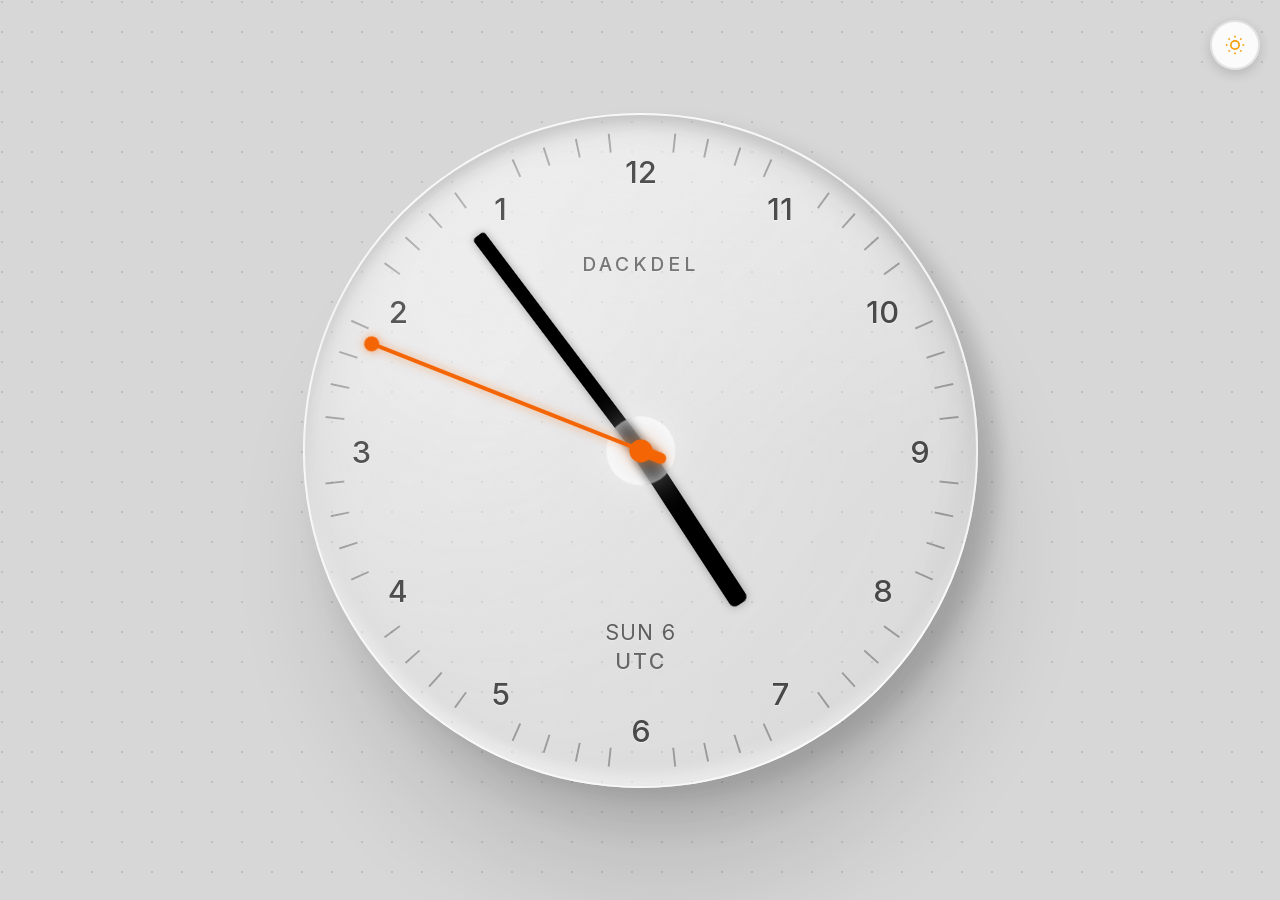
==== commit 96062641: "Add second-hand sweep mask that tints numerals in accent color A wedge-shaped conic-gradient mask ro" ====
--- a/index.html
+++ b/index.html
@@ -58,6 +58,12 @@
 
         <!-- Clock hands and hour marks -->
         <div class="clock-hour-marks" id="clock-hour-marks"></div>
+
+        <!-- Accent copy of the hour numbers, revealed only through a wedge
+             mask that rotates with the second hand -->
+        <div class="sweep-rotator" id="sweep-rotator" aria-hidden="true">
+          <div class="clock-hour-marks clock-hour-marks-accent" id="clock-hour-marks-accent"></div>
+        </div>
         <div class="hour-hand clock-hand" id="hour-hand"></div>
         <div class="minute-hand clock-hand" id="minute-hand"></div>
 
--- a/style.css
+++ b/style.css
@@ -27,6 +27,7 @@
   --shadow-layer2-opacity: 0.1;
   --shadow-layer3-opacity: 0.1;
   --second-hand-color: #F36505;
+  --second-hand-width: max(1.5px, 0.57cqi);
   --hand-color: #000000;
   --minute-marker-color: rgba(0, 0, 0, 0.5);
   --minute-marker-opacity: 0.6;
@@ -223,13 +224,14 @@
 
 .glass-clock-container {
   position: relative;
-  width: 350px;
-  height: 350px;
+  width: 75vmin;
+  width: 75dvmin;
+  aspect-ratio: 1;
+  container-type: inline-size;
   display: flex;
   justify-content: center;
   align-items: center;
   z-index: 2;
-  margin-top: 20px;
 }
 
 /* Glass effect wrapper */
@@ -240,17 +242,17 @@
   background: transparent;
   pointer-events: none;
   transition: all 400ms cubic-bezier(0.25, 1, 0.5, 1);
-  perspective: 1000px;
-  transform-style: preserve-3d;
-  backface-visibility: hidden;
+  /* No perspective/preserve-3d here: a 3D rendering context stops Safari
+     from clipping composited (filtered) descendants to the face's
+     border-radius, leaking a blurred halo outside the clock edge. */
   will-change: transform;
 }
 
 .glass-clock-face {
-  --border-width: clamp(2px, 0.0625em, 4px);
+  --border-width: clamp(1.5px, 0.57cqi, 4px);
   position: relative;
-  width: 350px;
-  height: 350px;
+  width: 100cqi;
+  height: 100cqi;
   border-radius: 50%;
   background-color: rgba(255, 255, 255, 0.03);
   background-image: linear-gradient(
@@ -259,13 +261,14 @@
     rgba(255, 255, 255, 0.04),
     rgba(255, 255, 255, 0.01)
   );
-  backdrop-filter: blur(1px);
-  -webkit-backdrop-filter: blur(1px);
-  box-shadow: inset 0 0.4em 0.4em rgba(0, 0, 0, 0.1),
-    inset 0 -0.4em 0.4em rgba(255, 255, 255, 0.5),
-    10px 5px 10px rgba(0, 0, 0, var(--shadow-layer1-opacity)),
-    10px 20px 20px rgba(0, 0, 0, var(--shadow-layer2-opacity)),
-    10px 55px 50px rgba(0, 0, 0, var(--shadow-layer3-opacity));
+  /* No backdrop-filter here: combined with this element's box-shadow it
+     triggers a compositing bug (mobile WebKit especially) that smears a
+     blurred halo outside the border-radius clip. */
+  box-shadow: inset 0 1.83cqi 1.83cqi rgba(0, 0, 0, 0.1),
+    inset 0 -1.83cqi 1.83cqi rgba(255, 255, 255, 0.5),
+    2.86cqi 1.43cqi 2.86cqi rgba(0, 0, 0, var(--shadow-layer1-opacity)),
+    2.86cqi 5.71cqi 5.71cqi rgba(0, 0, 0, var(--shadow-layer2-opacity)),
+    2.86cqi 15.71cqi 14.29cqi rgba(0, 0, 0, var(--shadow-layer3-opacity));
   z-index: 3;
   overflow: hidden;
   pointer-events: auto;
@@ -301,7 +304,7 @@
   mask: linear-gradient(#000 0 0) content-box, linear-gradient(#000 0 0);
   mask-composite: exclude;
   box-shadow: inset 0 0 0 calc(var(--border-width) / 2) rgba(255, 255, 255, 0.9),
-    0 0 12px rgba(255, 255, 255, 0.8);
+    0 0 3.43cqi rgba(255, 255, 255, 0.8);
   transition: all 400ms cubic-bezier(0.25, 1, 0.5, 1),
     --primary-light-angle 500ms ease;
   opacity: 0.9;
@@ -311,13 +314,10 @@
 /* Edge highlight ring */
 .glass-edge-highlight {
   position: absolute;
-  width: 350px;
-  height: 350px;
-  border-radius: 50%;
-  top: 0;
-  left: 0;
+  inset: 0;
+  border-radius: 50%;
   border: 1px solid rgba(255, 255, 255, 0.8);
-  box-shadow: 0 0 10px rgba(255, 255, 255, 0.5);
+  box-shadow: 0 0 2.86cqi rgba(255, 255, 255, 0.5);
   z-index: 8;
   pointer-events: none;
   opacity: 0.6;
@@ -326,13 +326,10 @@
 /* Dark edge shadow for bottom-right contrast - INNER SHADOW */
 .glass-edge-shadow {
   position: absolute;
-  width: 350px;
-  height: 350px;
-  border-radius: 50%;
-  top: 0;
-  left: 0;
-  box-shadow: inset -5px 5px 15px rgba(0, 0, 0, 0.3),
-    inset -8px 8px 20px rgba(0, 0, 0, 0.2);
+  inset: 0;
+  border-radius: 50%;
+  box-shadow: inset -1.43cqi 1.43cqi 4.29cqi rgba(0, 0, 0, 0.3),
+    inset -2.29cqi 2.29cqi 5.71cqi rgba(0, 0, 0, 0.2);
   z-index: 7;
   pointer-events: none;
   opacity: var(--inner-shadow-opacity);
@@ -370,11 +367,8 @@
 /* Prominent glossy overlay */
 .glass-glossy-overlay {
   position: absolute;
-  width: 350px;
-  height: 350px;
-  border-radius: 50%;
-  top: 0;
-  left: 0;
+  inset: 0;
+  border-radius: 50%;
   background: linear-gradient(
     135deg,
     rgba(255, 255, 255, 0.9) 0%,
@@ -388,17 +382,18 @@
   z-index: 6;
   mix-blend-mode: overlay;
   opacity: var(--glossy-opacity);
-  filter: blur(10px);
+  filter: blur(2.86cqi);
+  /* Safari won't clip filtered layers to the face's overflow:hidden
+     border-radius; clip-path applies after the blur and is respected. */
+  -webkit-clip-path: circle(50%);
+  clip-path: circle(50%);
 }
 
 /* Glass reflection overlay */
 .glass-reflection-overlay {
   position: absolute;
-  width: 330px;
-  height: 330px;
-  border-radius: 50%;
-  top: 10px;
-  left: 10px;
+  inset: 2.86cqi;
+  border-radius: 50%;
   background: radial-gradient(
     ellipse at 30% 30%,
     rgba(255, 255, 255, 0.6) 0%,
@@ -411,28 +406,32 @@
   mix-blend-mode: overlay;
   opacity: 0.7;
   transform: rotate(-15deg);
-  filter: blur(10px);
+  filter: blur(2.86cqi);
+  /* Safari filter-clip bug; radius extends past the 2.86cqi inset so the
+     clip lands exactly on the face edge, matching the old overflow clip. */
+  -webkit-clip-path: circle(calc(50% + 2.86cqi));
+  clip-path: circle(calc(50% + 2.86cqi));
 }
 
 /* Light reflection effect */
 .glass-reflection {
   position: absolute;
-  width: 350px;
-  height: 175px;
-  top: 0;
-  left: 0;
+  inset: 0 0 50% 0;
   background: linear-gradient(
     to bottom,
     rgba(255, 255, 255, 0.7) 0%,
     rgba(255, 255, 255, 0.4) 40%,
     rgba(255, 255, 255, 0) 100%
   );
-  border-radius: 175px 175px 0 0;
+  border-radius: 50cqi 50cqi 0 0;
   pointer-events: none;
   z-index: 10;
   mix-blend-mode: soft-light;
   opacity: var(--reflection-opacity);
-  filter: blur(10px);
+  filter: blur(2.86cqi);
+  /* Safari filter-clip bug; clip to this layer's own semicircle shape. */
+  -webkit-clip-path: inset(0 round 50cqi 50cqi 0 0);
+  clip-path: inset(0 round 50cqi 50cqi 0 0);
 }
 
 /* Hover effects */
@@ -445,9 +444,11 @@
 }
 
 .glass-effect-wrapper:active .glass-clock-face {
-  box-shadow: inset 0 0.4em 0.4em rgba(0, 0, 0, 0.1),
-    inset 0 -0.4em 0.4em rgba(255, 255, 255, 0.4), 0 5px 20px rgba(0, 0, 0, 0.1),
-    0 10px 30px rgba(0, 0, 0, 0.1), 0 15px 40px rgba(0, 0, 0, 0.1);
+  box-shadow: inset 0 1.83cqi 1.83cqi rgba(0, 0, 0, 0.1),
+    inset 0 -1.83cqi 1.83cqi rgba(255, 255, 255, 0.4),
+    0 1.43cqi 5.71cqi rgba(0, 0, 0, 0.1),
+    0 2.86cqi 8.57cqi rgba(0, 0, 0, 0.1),
+    0 4.29cqi 11.43cqi rgba(0, 0, 0, 0.1);
 }
 
 /* Clock hour marks and numbers */
@@ -460,28 +461,65 @@
   z-index: 14;
 }
 
+/* Second-hand sweep: wedge mask pointing at 12 o'clock. The rotator spins
+   with the second hand; the accent numbers inside counter-rotate so they
+   stay visually fixed while the wedge sweeps over them. */
+.sweep-rotator {
+  /* Half the wedge's angular width. The hand is 0.57cqi wide and the
+     numerals sit at a 41.4cqi radius, so it subtends ~0.8deg out there. */
+  --sweep-half: 0.4deg;
+  position: absolute;
+  inset: 0;
+  z-index: 16;
+  pointer-events: none;
+  will-change: transform;
+  -webkit-mask-image: conic-gradient(
+    from calc(-1 * var(--sweep-half)) at 50% 50%,
+    #000 0 calc(2 * var(--sweep-half)),
+    transparent calc(2 * var(--sweep-half))
+  );
+  mask-image: conic-gradient(
+    from calc(-1 * var(--sweep-half)) at 50% 50%,
+    #000 0 calc(2 * var(--sweep-half)),
+    transparent calc(2 * var(--sweep-half))
+  );
+}
+
+.clock-hour-marks-accent {
+  will-change: transform;
+}
+
+.clock-hour-marks-accent .clock-number {
+  color: var(--second-hand-color);
+  text-shadow: none;
+  opacity: 1;
+}
+
+body.dark-mode .clock-hour-marks-accent .clock-number {
+  color: var(--second-hand-color);
+  text-shadow: none;
+}
+
 /* Minute marker as lines */
 .minute-marker {
   position: absolute;
-  width: 1px;
-  height: 10px;
+  width: max(1px, 0.29cqi);
+  height: 2.86cqi;
   background-color: var(--minute-marker-color);
-  top: 10px;
-  left: 175px;
-  transform-origin: center 165px;
+  top: 2.86cqi;
+  left: 50cqi;
+  transform-origin: center 47.14cqi;
   box-shadow: 0 0 2px rgba(255, 255, 255, 0.3);
   opacity: var(--minute-marker-opacity);
 }
 
 .clock-number {
   position: absolute;
-  font-size: 16px;
+  font-size: 4.57cqi;
   font-weight: 500;
   color: var(--hour-number-color);
   text-align: center;
-  width: 30px;
-  height: 20px;
-  line-height: 20px;
+  transform: translate(-50%, -50%);
   text-shadow: 0 1px 1px rgba(255, 255, 255, 0.5);
   z-index: 15;
   opacity: var(--hour-number-opacity);
@@ -495,51 +533,55 @@
 .clock-hand {
   position: absolute;
   transform-origin: center bottom;
-  bottom: 175px;
-  left: 175px;
-  z-index: 15;
+  bottom: 50cqi;
+  left: 50cqi;
+  /* Above the logo/date/timezone text (15) so the hands sweep over it,
+     below the second hand and center dot (17). */
+  z-index: 16;
   will-change: transform;
 }
 
 .hour-hand {
-  width: 10px;
-  height: 95px;
+  width: 2.86cqi;
+  height: 27.14cqi;
   background-color: var(--hand-color);
-  margin-left: -5px;
-  border-radius: 3px;
-  box-shadow: 0 0 5px rgba(0, 0, 0, 0.3);
+  margin-left: -1.43cqi;
+  border-radius: 0.86cqi;
+  box-shadow: 0 0 1.43cqi rgba(0, 0, 0, 0.3);
 }
 
 .minute-hand {
-  width: 7px;
-  height: 140px;
+  width: 2cqi;
+  height: 40cqi;
   background-color: var(--hand-color);
-  margin-left: -3.5px;
-  border-radius: 2px;
-  box-shadow: 0 0 5px rgba(0, 0, 0, 0.3);
+  margin-left: -1cqi;
+  border-radius: 0.57cqi;
+  box-shadow: 0 0 1.43cqi rgba(0, 0, 0, 0.3);
 }
 
 /* Clock center dot */
 .clock-center-dot {
   position: absolute;
-  width: 12px;
-  height: 12px;
+  width: 3.43cqi;
+  height: 3.43cqi;
   background: var(--second-hand-color);
   border-radius: 50%;
-  top: 169px;
-  left: 169px;
+  top: 50%;
+  left: 50%;
+  transform: translate(-50%, -50%);
   z-index: 17;
-  box-shadow: 0 0 8px rgba(255, 107, 0, 0.4);
+  box-shadow: 0 0 2.29cqi rgba(255, 107, 0, 0.4);
 }
 
 /* Second hand container */
 .second-hand-container {
   position: absolute;
-  width: 2px;
-  height: 120px;
-  top: 55px;
-  left: 174px;
-  transform-origin: 1px 120px;
+  width: var(--second-hand-width);
+  height: 42.86cqi;
+  top: 7.14cqi;
+  left: 50cqi;
+  margin-left: calc(var(--second-hand-width) / -2);
+  transform-origin: 50% 100%;
   z-index: 17;
   will-change: transform;
 }
@@ -547,49 +589,51 @@
 /* Second hand */
 .second-hand {
   position: absolute;
-  width: 2px;
-  height: 120px;
+  width: 100%;
+  height: 100%;
   background-color: var(--second-hand-color);
   bottom: 0;
   left: 0;
-  box-shadow: 0 0 5px rgba(255, 107, 0, 0.5);
+  box-shadow: 0 0 1.43cqi rgba(255, 107, 0, 0.5);
 }
 
 /* Second hand counterweight */
 .second-hand-counterweight {
   position: absolute;
-  width: 6px;
-  height: 14px;
+  width: 1.71cqi;
+  height: 4cqi;
   background-color: var(--second-hand-color);
-  bottom: -14px;
-  left: -2px;
-  border-radius: 0 0 4px 4px;
-  box-shadow: 0 0 5px rgba(255, 107, 0, 0.5);
+  bottom: -4cqi;
+  left: 50%;
+  transform: translateX(-50%);
+  border-radius: 0 0 1.14cqi 1.14cqi;
+  box-shadow: 0 0 1.43cqi rgba(255, 107, 0, 0.5);
 }
 
 /* Second hand tip circle */
 .second-hand-tip {
   position: absolute;
-  width: 8px;
-  height: 8px;
+  width: 2.29cqi;
+  height: 2.29cqi;
   background-color: var(--second-hand-color);
   border-radius: 50%;
   top: 0;
   left: 50%;
   transform: translate(-50%, -50%);
-  box-shadow: 0 0 5px rgba(255, 107, 0, 0.5);
+  box-shadow: 0 0 1.43cqi rgba(255, 107, 0, 0.5);
 }
 
 /* Second hand shadow */
 .second-hand-shadow {
   position: absolute;
-  width: 2px;
-  height: 120px;
-  top: 55px;
-  left: 174px;
-  transform-origin: 1px 120px;
+  width: var(--second-hand-width);
+  height: 42.86cqi;
+  top: 7.14cqi;
+  left: 50cqi;
+  margin-left: calc(var(--second-hand-width) / -2);
+  transform-origin: 50% 100%;
   z-index: 14;
-  filter: blur(2px);
+  filter: blur(0.57cqi);
   opacity: 0.3;
   will-change: transform;
 }
@@ -598,48 +642,50 @@
 .second-hand-shadow::before {
   content: "";
   position: absolute;
-  width: 2px;
-  height: 120px;
+  width: 100%;
+  height: 100%;
   background: transparent;
   bottom: 0;
   left: 0;
-  box-shadow: 0 0 5px 1px rgba(0, 0, 0, 0.15);
+  box-shadow: 0 0 1.43cqi 0.29cqi rgba(0, 0, 0, 0.15);
 }
 
 /* Second hand shadow counterweight */
 .second-hand-shadow::after {
   content: "";
   position: absolute;
-  width: 8px;
-  height: 16px;
+  width: 2.29cqi;
+  height: 4.57cqi;
   background: transparent;
-  bottom: -16px;
-  left: -3px;
-  box-shadow: 0 0 5px 1px rgba(0, 0, 0, 0.15);
+  bottom: -4.57cqi;
+  left: 50%;
+  transform: translateX(-50%);
+  box-shadow: 0 0 1.43cqi 0.29cqi rgba(0, 0, 0, 0.15);
 }
 
 /* Inner blur circle */
 .clock-center-blur {
   position: absolute;
-  width: 36px;
-  height: 36px;
-  top: 157px;
-  left: 157px;
+  width: 10.29cqi;
+  height: 10.29cqi;
+  top: 50%;
+  left: 50%;
+  transform: translate(-50%, -50%);
   background-color: rgba(255, 255, 255, 0.35);
   border-radius: 50%;
   backdrop-filter: blur(4px);
   -webkit-backdrop-filter: blur(4px);
   z-index: 16;
   pointer-events: none;
-  box-shadow: 0 0 20px rgba(255, 255, 255, 0.4),
-    inset 0 0 8px rgba(255, 255, 255, 0.6);
+  box-shadow: 0 0 5.71cqi rgba(255, 255, 255, 0.4),
+    inset 0 0 2.29cqi rgba(255, 255, 255, 0.6);
 }
 
 .clock-logo {
   position: absolute;
   width: 100%;
   text-align: center;
-  top: 70px;
+  top: 20cqi;
   left: 0;
   z-index: 15;
   opacity: 0.9;
@@ -649,26 +695,26 @@
 
 .logo-subtext {
   font-family: "Inter", sans-serif;
-  font-size: 10px;
+  font-size: 2.86cqi;
   font-weight: 500;
   letter-spacing: 0.2em;
   color: rgba(50, 50, 50, 0.7);
-  margin-top: 2px;
+  margin-top: 0.57cqi;
   text-shadow: 0 1px 1px rgba(255, 255, 255, 0.3);
   text-transform: uppercase;
 }
 
 .clock-date {
   position: absolute;
-  font-size: 11px;
+  font-size: 3.14cqi;
   font-weight: 400;
   color: rgba(50, 50, 50, 0.75);
   text-align: center;
-  width: 140px;
+  width: 40cqi;
   height: auto;
   line-height: 1;
-  bottom: 75px;
-  left: 105px;
+  bottom: 21.43cqi;
+  left: 30cqi;
   text-shadow: 0 1px 1px rgba(255, 255, 255, 0.3);
   z-index: 15;
   user-select: none;
@@ -679,15 +725,15 @@
 
 .clock-timezone {
   position: absolute;
-  font-size: 11px;
+  font-size: 3.14cqi;
   font-weight: 500;
   color: rgba(50, 50, 50, 0.7);
   text-align: center;
-  width: 140px;
+  width: 40cqi;
   height: auto;
   line-height: 1;
-  bottom: 60px;
-  left: 105px;
+  bottom: 17.14cqi;
+  left: 30cqi;
   text-shadow: 0 1px 1px rgba(255, 255, 255, 0.3);
   z-index: 15;
   user-select: none;
@@ -696,262 +742,28 @@
   text-transform: uppercase;
 }
 
-/* Responsive Design */
-
-/* Tablet (iPad, iPad Pro) - 768px to 1024px */
-@media screen and (max-width: 1024px) and (min-width: 768px) {
-  .glass-clock-container {
-    width: 400px;
-    height: 400px;
-  }
-
-  .glass-clock-face,
-  .glass-glossy-overlay,
-  .glass-edge-highlight,
-  .glass-edge-shadow,
-  .glass-dark-edge,
-  .glass-reflection {
-    width: 400px;
-    height: 400px;
-  }
-
-  .glass-reflection-overlay {
-    width: 380px;
-    height: 380px;
-  }
-
+/* Legibility at small clock sizes (smartwatch and similar) */
+@container (max-width: 220px) {
   .clock-number {
-    font-size: 18px;
-  }
-
-  .minute-marker {
-    transform-origin: center 190px;
-    left: 200px;
-  }
-
-  .clock-hand {
-    bottom: 200px;
-    left: 200px;
-  }
-
-  .hour-hand {
-    width: 11px;
-    height: 110px;
-    margin-left: -5.5px;
-  }
-
-  .minute-hand {
-    width: 8px;
-    height: 160px;
-    margin-left: -4px;
-  }
-
-  .second-hand-container {
-    height: 140px;
-    top: 60px;
-    left: 199px;
-    transform-origin: 1px 140px;
-  }
-
-  .second-hand {
-    height: 140px;
-  }
-
-  .second-hand-tip {
-    width: 9px;
-    height: 9px;
-  }
-
-  .second-hand-shadow {
-    height: 140px;
-    top: 60px;
-    left: 199px;
-    transform-origin: 1px 140px;
-  }
-
-  .clock-center-dot {
-    top: 194px;
-    left: 194px;
-  }
-
-  .clock-center-blur {
-    top: 182px;
-    left: 182px;
-  }
-
-  .clock-date {
-    bottom: 85px;
-    left: 130px;
-  }
-
-  .clock-timezone {
-    bottom: 70px;
-    left: 130px;
-  }
-}
-
-/* Mobile (phones) - up to 767px */
-@media screen and (max-width: 767px) {
-  .glass-clock-container {
-    width: 280px;
-    height: 280px;
-    margin-top: 10px;
-  }
-
-  .glass-clock-face,
-  .glass-glossy-overlay,
-  .glass-edge-highlight,
-  .glass-edge-shadow,
-  .glass-dark-edge,
-  .glass-reflection {
-    width: 280px;
-    height: 280px;
-  }
-
-  .glass-reflection-overlay {
-    width: 260px;
-    height: 260px;
-  }
-
-  .clock-number {
-    font-size: 14px;
-    width: 24px;
-    height: 18px;
-    line-height: 18px;
     font-weight: 600;
   }
-
-  .minute-marker {
-    height: 8px;
-    top: 8px;
-    left: 140px;
-    transform-origin: center 132px;
-  }
-
-  .clock-hand {
-    bottom: 140px;
-    left: 140px;
-  }
-
-  .hour-hand {
-    width: 8px;
-    height: 77px;
-    margin-left: -4px;
-  }
-
-  .minute-hand {
-    width: 6px;
-    height: 112px;
-    margin-left: -3px;
-  }
-
-  .second-hand-container {
-    width: 2px;
-    height: 96px;
-    top: 44px;
-    left: 139px;
-    transform-origin: 1px 96px;
-  }
-
-  .second-hand {
-    width: 2px;
-    height: 96px;
-  }
-
-  .second-hand-counterweight {
-    width: 5px;
-    height: 11px;
-    left: -1.5px;
-  }
-
-  .second-hand-tip {
-    width: 6px;
-    height: 6px;
-  }
-
-  .second-hand-shadow {
-    width: 2px;
-    height: 96px;
-    top: 44px;
-    left: 139px;
-    transform-origin: 1px 96px;
-  }
-
-  .clock-center-dot {
-    width: 10px;
-    height: 10px;
-    top: 135px;
-    left: 135px;
-  }
-
-  .clock-center-blur {
-    width: 28px;
-    height: 28px;
-    top: 126px;
-    left: 126px;
-  }
-
-  .clock-logo {
-    top: 56px;
-  }
-
-  .logo-subtext {
-    font-size: 8px;
-  }
-
-  .clock-date {
-    font-size: 9px;
-    width: 112px;
-    bottom: 60px;
-    left: 84px;
-  }
-
-  .clock-timezone {
-    font-size: 9px;
-    width: 112px;
-    bottom: 48px;
-    left: 84px;
-  }
-}
-
-/* Apple Watch and very small screens - up to 320px */
-@media screen and (max-width: 320px) {
-  .glass-clock-container {
-    width: 240px;
-    height: 240px;
-    margin-top: 5px;
-  }
-
-  .glass-clock-face,
-  .glass-glossy-overlay,
-  .glass-edge-highlight,
-  .glass-edge-shadow,
-  .glass-dark-edge,
-  .glass-reflection {
-    width: 240px;
-    height: 240px;
-  }
-
-  .glass-reflection-overlay {
-    width: 220px;
-    height: 220px;
-  }
-
+}
+
+@container (max-width: 170px) {
   .clock-number {
-    font-size: 12px;
-    width: 20px;
-    height: 16px;
-    line-height: 16px;
     font-weight: 700;
   }
-  
+}
+
+/* Toggle buttons on very small screens */
+@media screen and (max-width: 320px) {
   .dark-mode-toggle {
     width: 40px;
     height: 40px;
     top: 10px;
     right: 10px;
   }
-  
+
   .dark-mode-toggle svg {
     width: 16px;
     height: 16px;
@@ -968,115 +780,5 @@
     width: 16px;
     height: 16px;
   }
-
-  .minute-marker {
-    height: 6px;
-    top: 6px;
-    left: 120px;
-    transform-origin: center 114px;
-  }
-
-  .clock-hand {
-    bottom: 120px;
-    left: 120px;
-  }
-
-  .hour-hand {
-    width: 7px;
-    height: 66px;
-    margin-left: -3.5px;
-  }
-
-  .minute-hand {
-    width: 5px;
-    height: 96px;
-    margin-left: -2.5px;
-  }
-
-  .second-hand-container {
-    width: 1.5px;
-    height: 82px;
-    top: 38px;
-    left: 119.5px;
-    transform-origin: 0.75px 82px;
-  }
-
-  .second-hand {
-    width: 1.5px;
-    height: 82px;
-  }
-
-  .second-hand-counterweight {
-    width: 4px;
-    height: 9px;
-    left: -1.25px;
-  }
-
-  .second-hand-tip {
-    width: 5px;
-    height: 5px;
-  }
-
-  .second-hand-shadow {
-    width: 1.5px;
-    height: 82px;
-    top: 38px;
-    left: 119.5px;
-    transform-origin: 0.75px 82px;
-  }
-
-  .clock-center-dot {
-    width: 8px;
-    height: 8px;
-    top: 116px;
-    left: 116px;
-  }
-
-  .clock-center-blur {
-    width: 24px;
-    height: 24px;
-    top: 108px;
-    left: 108px;
-  }
-
-  .clock-logo {
-    top: 48px;
-  }
-
-  .logo-subtext {
-    font-size: 7px;
-  }
-
-  .clock-date {
-    font-size: 8px;
-    width: 96px;
-    bottom: 52px;
-    left: 72px;
-  }
-
-  .clock-timezone {
-    font-size: 8px;
-    width: 96px;
-    bottom: 42px;
-    left: 72px;
-  }
-}
-
-/* Landscape orientation adjustments */
-@media screen and (max-height: 600px) and (orientation: landscape) {
-  .glass-clock-container {
-    width: 260px;
-    height: 260px;
-    margin-top: 5px;
-  }
-
-  .glass-clock-face,
-  .glass-glossy-overlay,
-  .glass-edge-highlight,
-  .glass-edge-shadow,
-  .glass-dark-edge,
-  .glass-reflection {
-    width: 260px;
-    height: 260px;
-  }
-}
+}
+
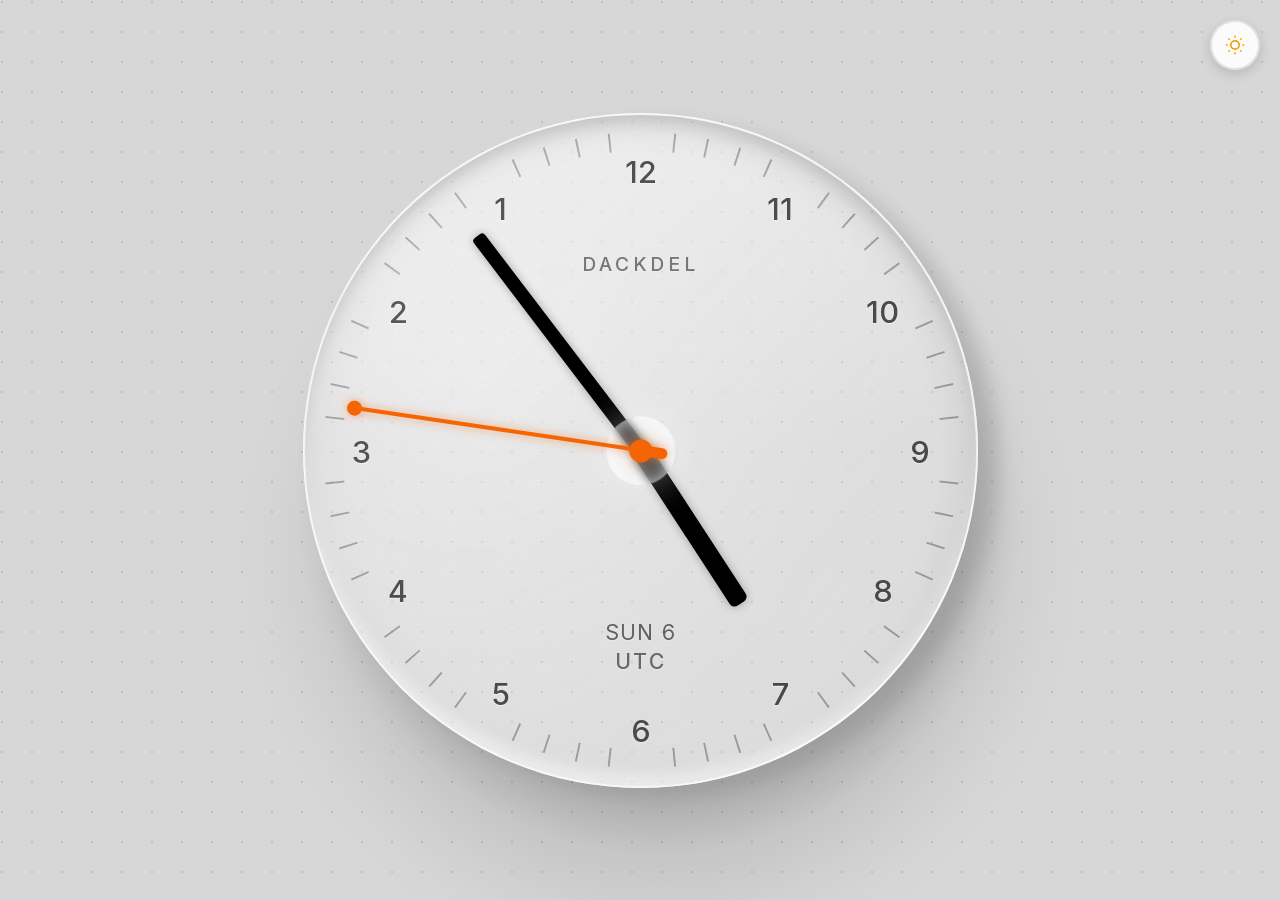
==== commit 3ee6d69c: "feat: add clock chimes and the D-01 movement package Give the clock a rolled note every five minutes" ====
--- a/index.html
+++ b/index.html
@@ -91,6 +91,7 @@
   </div>
 
   <script src="shader.js"></script>
+  <script src="sound.js?v=3"></script>
   <script src="script.js"></script>
 </body>
 </html>
--- a/style.css
+++ b/style.css
@@ -245,7 +245,6 @@
   /* No perspective/preserve-3d here: a 3D rendering context stops Safari
      from clipping composited (filtered) descendants to the face's
      border-radius, leaking a blurred halo outside the clock edge. */
-  will-change: transform;
 }
 
 .glass-clock-face {
@@ -276,7 +275,6 @@
   transition: all 400ms cubic-bezier(0.25, 1, 0.5, 1);
   user-select: none;
   -webkit-user-select: none;
-  will-change: transform, box-shadow;
 }
 
 /* Enhanced clock border effect */
@@ -308,7 +306,6 @@
   transition: all 400ms cubic-bezier(0.25, 1, 0.5, 1),
     --primary-light-angle 500ms ease;
   opacity: 0.9;
-  will-change: background, box-shadow;
 }
 
 /* Edge highlight ring */
@@ -361,7 +358,6 @@
     --dark-edge-angle 500ms ease;
   box-shadow: inset 0 0 0 calc(var(--border-width) / 2) rgba(0, 0, 0, 0.2);
   opacity: var(--inner-shadow-opacity);
-  will-change: background;
 }
 
 /* Prominent glossy overlay */
@@ -472,7 +468,6 @@
   inset: 0;
   z-index: 16;
   pointer-events: none;
-  will-change: transform;
   -webkit-mask-image: conic-gradient(
     from calc(-1 * var(--sweep-half)) at 50% 50%,
     #000 0 calc(2 * var(--sweep-half)),
@@ -483,10 +478,6 @@
     #000 0 calc(2 * var(--sweep-half)),
     transparent calc(2 * var(--sweep-half))
   );
-}
-
-.clock-hour-marks-accent {
-  will-change: transform;
 }
 
 .clock-hour-marks-accent .clock-number {
@@ -538,7 +529,6 @@
   /* Above the logo/date/timezone text (15) so the hands sweep over it,
      below the second hand and center dot (17). */
   z-index: 16;
-  will-change: transform;
 }
 
 .hour-hand {
@@ -583,7 +573,6 @@
   margin-left: calc(var(--second-hand-width) / -2);
   transform-origin: 50% 100%;
   z-index: 17;
-  will-change: transform;
 }
 
 /* Second hand */
@@ -633,9 +622,7 @@
   margin-left: calc(var(--second-hand-width) / -2);
   transform-origin: 50% 100%;
   z-index: 14;
-  filter: blur(0.57cqi);
   opacity: 0.3;
-  will-change: transform;
 }
 
 /* Second hand shadow line */
